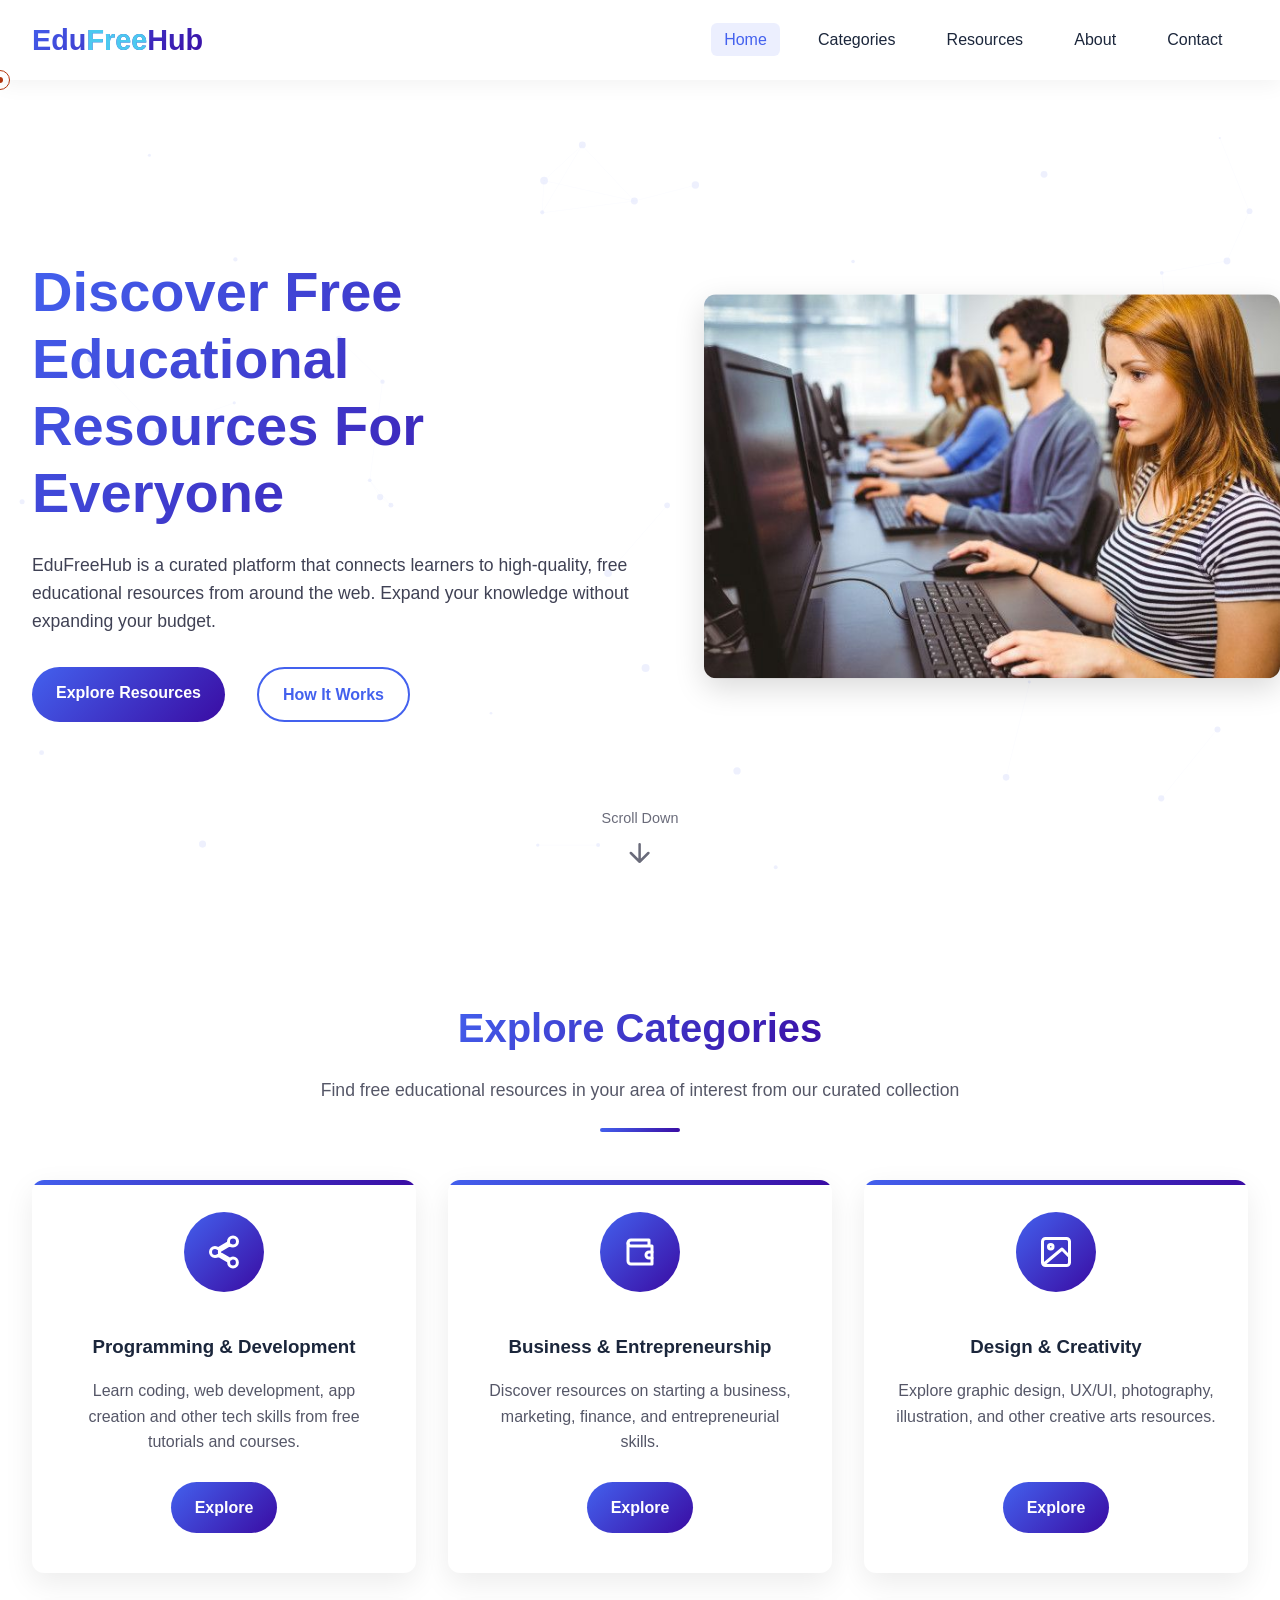
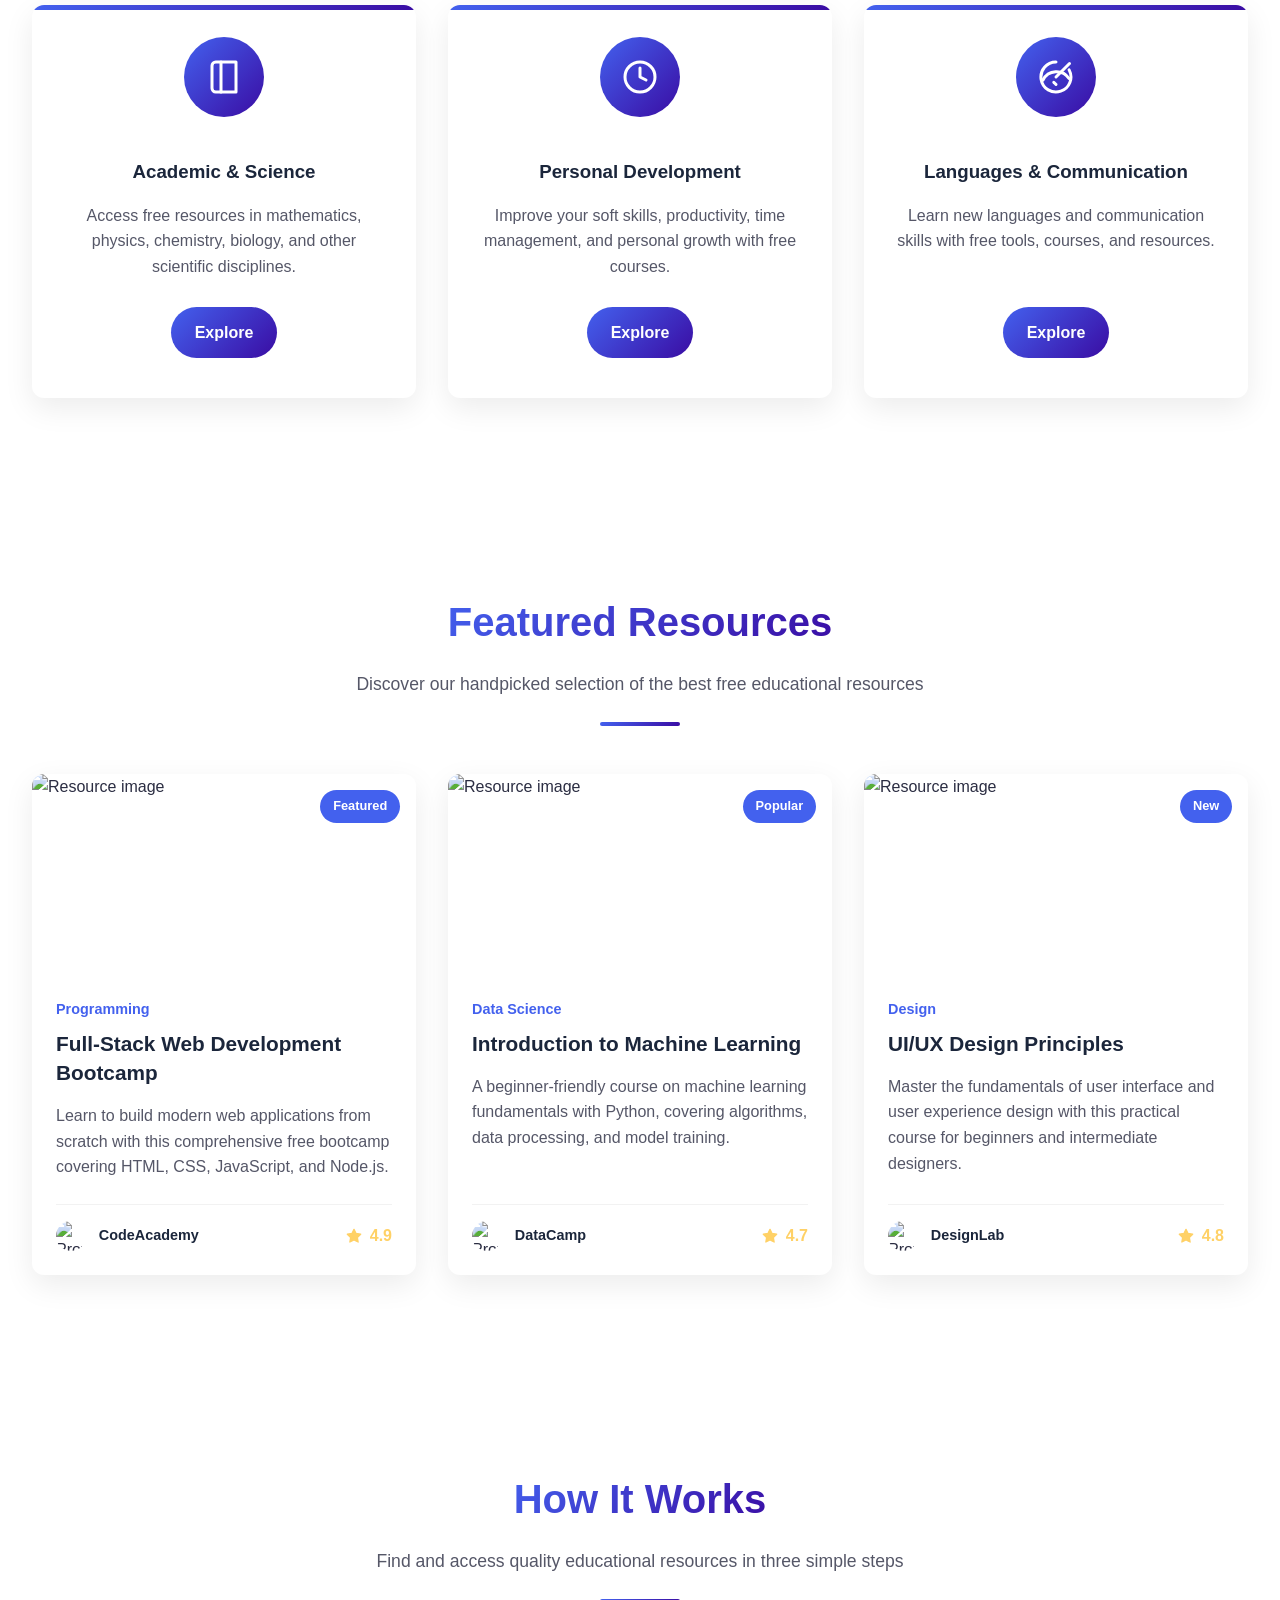
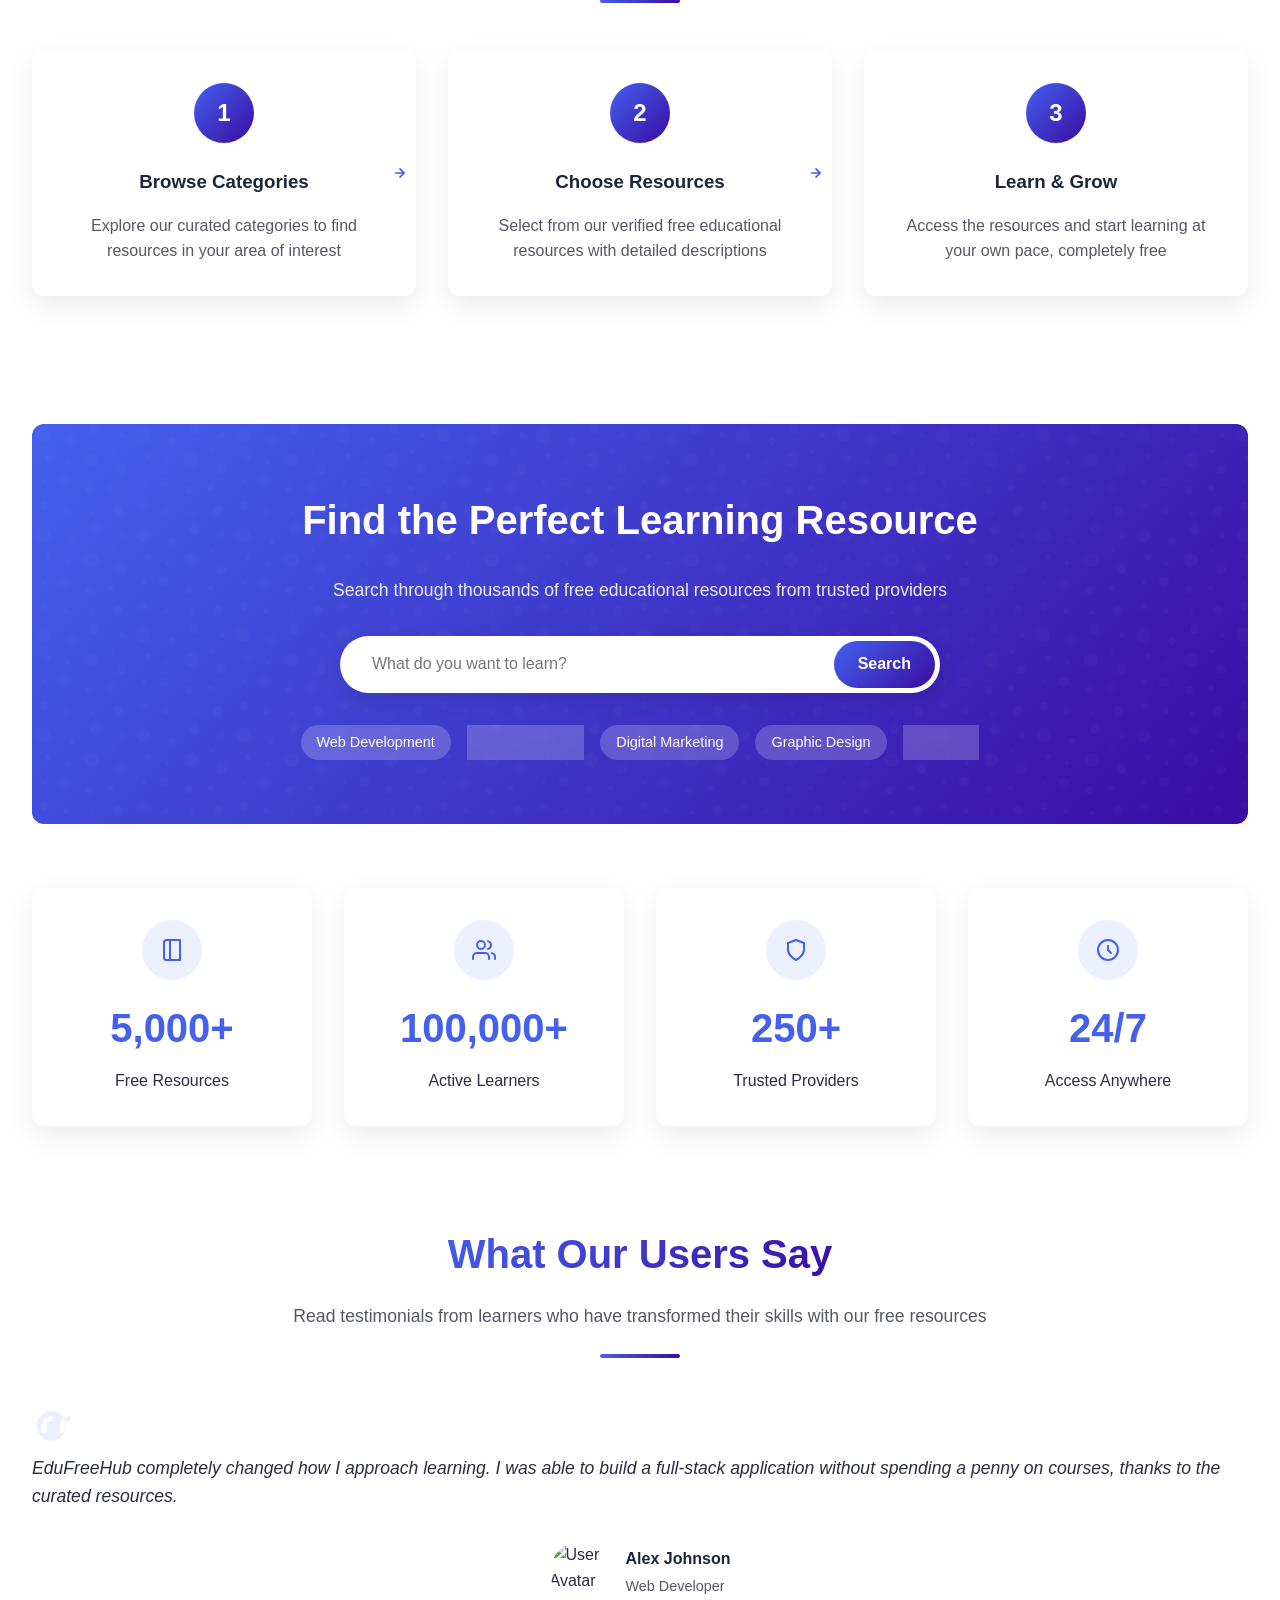
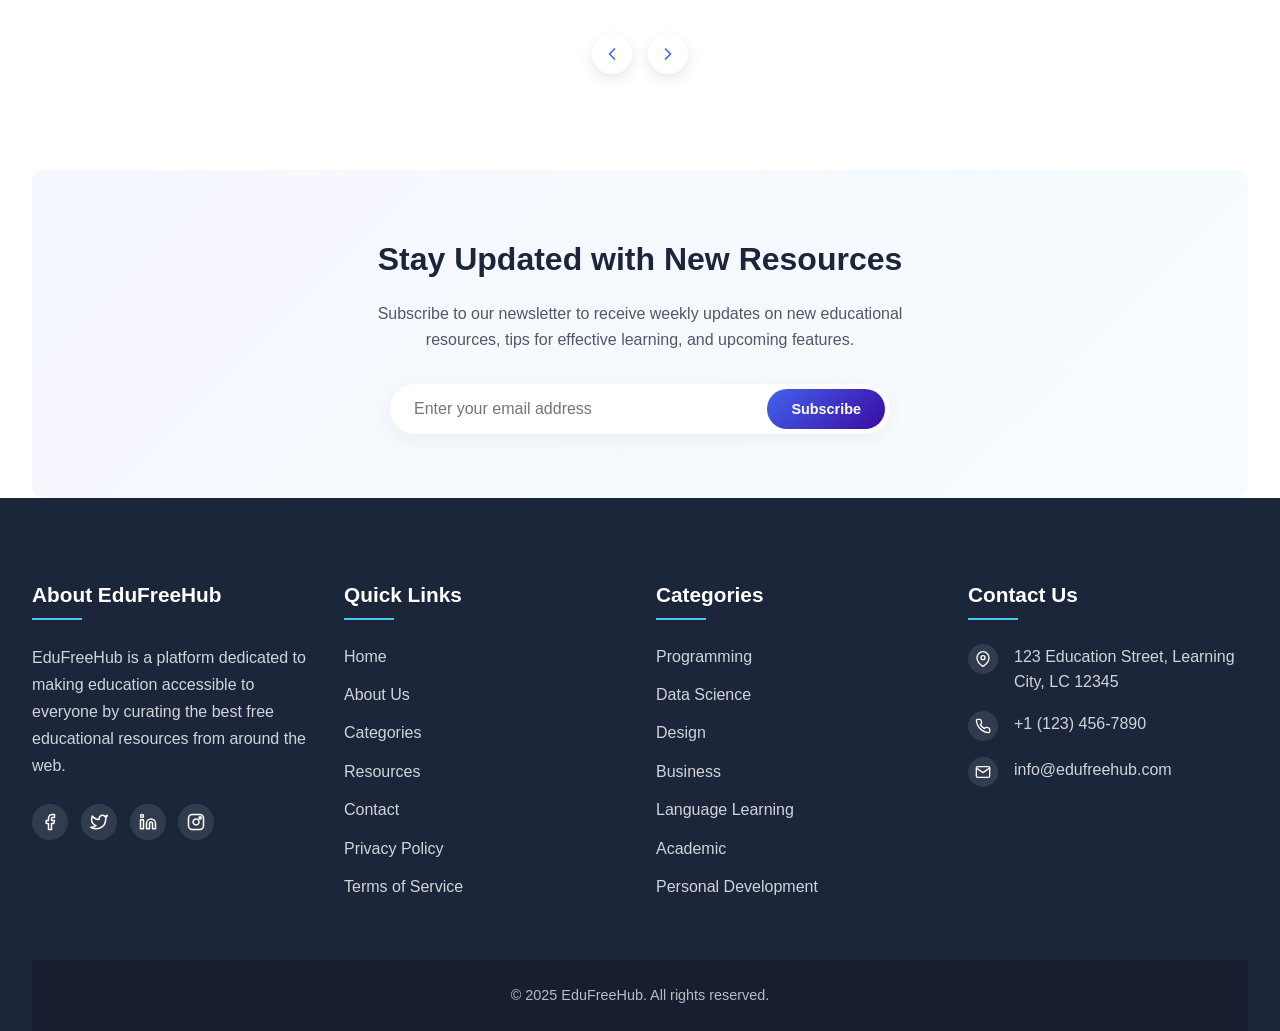
==== home.html @ b77593cb "Set login page as default" ====
<!DOCTYPE html>
<html lang="en">
<head>
    <meta charset="UTF-8">
    <meta name="viewport" content="width=device-width, initial-scale=1.0">
    <title>EduFreeHub - Free Educational Resources</title>
    <script src="https://cdnjs.cloudflare.com/ajax/libs/jquery/3.6.4/jquery.min.js"></script>
    <script src="https://cdnjs.cloudflare.com/ajax/libs/gsap/3.11.4/gsap.min.js"></script>
    <script src="https://cdnjs.cloudflare.com/ajax/libs/gsap/3.11.4/ScrollTrigger.min.js"></script>
    <script src="https://cdnjs.cloudflare.com/ajax/libs/three.js/0.150.1/three.min.js"></script>
    <script src="https://cdnjs.cloudflare.com/ajax/libs/particlesjs/2.2.3/particles.min.js"></script>
    <link rel="stylesheet" href="styles.css">
</head>

<body>
    <div class="cursor"></div>
    <div class="cursor-dot"></div>

    <div id="canvas-container"></div>
    
    <header>
        <div class="header-container container">
            <a href="#" class="logo">Edu<span>Free</span>Hub</a>
            <nav>
                <ul class="menu">
                    <li class="menu-item">
                        <a href="#" class="menu-link active">Home</a>
                    </li>
                    <li class="menu-item">
                        <a href="#" class="menu-link">Categories</a>
                        <ul class="dropdown">
                            <li class="dropdown-item"><a href="#" class="dropdown-link">Programming</a></li>
                            <li class="dropdown-item"><a href="#" class="dropdown-link">Data Science</a></li>
                            <li class="dropdown-item"><a href="#" class="dropdown-link">Design</a></li>
                            <li class="dropdown-item"><a href="#" class="dropdown-link">Business</a></li>
                            <li class="dropdown-item"><a href="#" class="dropdown-link">Language Learning</a></li>
                            <li class="dropdown-item"><a href="#" class="dropdown-link">Academic</a></li>
                        </ul>
                    </li>
                    <li class="menu-item">
                        <a href="#" class="menu-link">Resources</a>
                    </li>
                    <li class="menu-item">
                        <a href="#" class="menu-link">About</a>
                    </li>
                    <li class="menu-item">
                        <a href="#" class="menu-link">Contact</a>
                    </li>
                </ul>

            </nav>
            <button class="mobile-menu-btn">
                <svg xmlns="http://www.w3.org/2000/svg" width="24" height="24" viewBox="0 0 24 24" fill="none" stroke="currentColor" stroke-width="2" stroke-linecap="round" stroke-linejoin="round" class="feather feather-menu">
                    <line x1="3" y1="12" x2="21" y2="12"></line>
                    <line x1="3" y1="6" x2="21" y2="6"></line>
                    <line x1="3" y1="18" x2="21" y2="18"></line>
                </svg>
            </button>
        </div>
    </header>

    <main>
        <section class="hero">
            <div class="container">
                <div class="hero-content">
                    <h1 class="hero-title">Discover Free Educational Resources For Everyone</h1>
                    <p class="hero-text">EduFreeHub is a curated platform that connects learners to high-quality, free educational resources from around the web. Expand your knowledge without expanding your budget.</p>
                    <div class="hero-buttons">
                        <a href="#" class="btn">Explore Resources</a>
                        <a href="#" class="btn btn-outline">How It Works</a>
                    </div>
                </div>
                <div class="hero-image">
                    <img src="3.jpg" alt="Students learning online" style="width:100%;border-radius:12px;box-shadow:0 10px 30px rgba(0,0,0,0.15);">
                </div>
            </div>
            <div class="scroll-down">
                <span>Scroll Down</span>
                <svg xmlns="http://www.w3.org/2000/svg" width="24" height="24" viewBox="0 0 24 24" fill="none" stroke="currentColor" stroke-width="2" stroke-linecap="round" stroke-linejoin="round">
                    <path d="M12 5v14M19 12l-7 7-7-7"/>
                </svg>
            </div>
        </section>

        <section id="categories">
            <div class="container">
                <div class="section-title">
                    <h2>Explore Categories</h2>
                    <p>Find free educational resources in your area of interest from our curated collection</p>
                </div>
                <div class="categories">
                    <div class="category-card">
                        <div class="category-icon">
                            <svg xmlns="http://www.w3.org/2000/svg" width="36" height="36" viewBox="0 0 24 24" fill="none" stroke="currentColor" stroke-width="2" stroke-linecap="round" stroke-linejoin="round">
                                <path d="M18 16.08c-.76 0-1.44.3-1.96.77L8.91 12.7c.05-.23.09-.46.09-.7s-.04-.47-.09-.7l7.05-4.11c.54.5 1.25.81 2.04.81 1.66 0 3-1.34 3-3s-1.34-3-3-3-3 1.34-3 3c0 .24.04.47.09.7L8.04 9.81C7.5 9.31 6.79 9 6 9c-1.66 0-3 1.34-3 3s1.34 3 3 3c.79 0 1.5-.31 2.04-.81l7.12 4.16c-.05.21-.08.43-.08.65 0 1.61 1.31 2.92 2.92 2.92 1.61 0 2.92-1.31 2.92-2.92s-1.31-2.92-2.92-2.92z"/>
                            </svg>
                        </div>
                        <div class="category-content">
                            <h3>Programming & Development</h3>
                            <p>Learn coding, web development, app creation and other tech skills from free tutorials and courses.</p>
                            <a href="#" class="btn">Explore</a>
                        </div>
                    </div>
                    <div class="category-card">
                        <div class="category-icon">
                            <svg xmlns="http://www.w3.org/2000/svg" width="36" height="36" viewBox="0 0 24 24" fill="none" stroke="currentColor" stroke-width="2" stroke-linecap="round" stroke-linejoin="round">
                                <path d="M20 12V8H6a2 2 0 01-2-2c0-1.1.9-2 2-2h12v4"/>
                                <path d="M4 6v12c0 1.1.9 2 2 2h14v-4"/>
                                <path d="M18 12a2 2 0 000 4h2v-4h-2z"/>
                            </svg>
                        </div>
                        <div class="category-content">
                            <h3>Business & Entrepreneurship</h3>
                            <p>Discover resources on starting a business, marketing, finance, and entrepreneurial skills.</p>
                            <a href="#" class="btn">Explore</a>
                        </div>
                    </div>
                    <div class="category-card">
                        <div class="category-icon">
                            <svg xmlns="http://www.w3.org/2000/svg" width="36" height="36" viewBox="0 0 24 24" fill="none" stroke="currentColor" stroke-width="2" stroke-linecap="round" stroke-linejoin="round">
                                <rect x="3" y="3" width="18" height="18" rx="2"/>
                                <circle cx="8.5" cy="8.5" r="1.5"/>
                                <path d="M20.4 14.5L16 10 4 20"/>
                            </svg>
                        </div>
                        <div class="category-content">
                            <h3>Design & Creativity</h3>
                            <p>Explore graphic design, UX/UI, photography, illustration, and other creative arts resources.</p>
                            <a href="#" class="btn">Explore</a>
                        </div>
                    </div>
                    <div class="category-card">
                        <div class="category-icon">
                            <svg xmlns="http://www.w3.org/2000/svg" width="36" height="36" viewBox="0 0 24 24" fill="none" stroke="currentColor" stroke-width="2" stroke-linecap="round" stroke-linejoin="round">
                                <path d="M4 19.5v-15A2.5 2.5 0 016.5 2H20v20H6.5a2.5 2.5 0 01-2.5-2.5z"/>
                                <path d="M10 2v20"/>
                            </svg>
                        </div>
                        <div class="category-content">
                            <h3>Academic & Science</h3>
                            <p>Access free resources in mathematics, physics, chemistry, biology, and other scientific disciplines.</p>
                            <a href="#" class="btn">Explore</a>
                        </div>
                    </div>
                    <div class="category-card">
                        <div class="category-icon">
                            <svg xmlns="http://www.w3.org/2000/svg" width="36" height="36" viewBox="0 0 24 24" fill="none" stroke="currentColor" stroke-width="2" stroke-linecap="round" stroke-linejoin="round">
                                <circle cx="12" cy="12" r="10"/>
                                <path d="M12 6v6l4 2"/>
                            </svg>
                        </div>
                        <div class="category-content">
                            <h3>Personal Development</h3>
                            <p>Improve your soft skills, productivity, time management, and personal growth with free courses.</p>
                            <a href="#" class="btn">Explore</a>
                        </div>
                    </div>
                    <div class="category-card">
                        <div class="category-icon">
                            <svg xmlns="http://www.w3.org/2000/svg" width="36" height="36" viewBox="0 0 24 24" fill="none" stroke="currentColor" stroke-width="2" stroke-linecap="round" stroke-linejoin="round">
                                <path d="M12 2a10 10 0 108.75 5.25"/>
                                <path d="M21 3l-9 9"/>
                                <path d="M12 17l-1.5-1.5"/>
                                <path d="M3.34 14a10 10 0 0117.32-1"/>
                            </svg>
                        </div>
                        <div class="category-content">
                            <h3>Languages & Communication</h3>
                            <p>Learn new languages and communication skills with free tools, courses, and resources.</p>
                            <a href="#" class="btn">Explore</a>
                        </div>
                    </div>
                </div>
            </div>
        </section>

        <section id="featured-resources" class="featured-resources">
            <div class="container">
                <div class="section-title">
                    <h2>Featured Resources</h2>
                    <p>Discover our handpicked selection of the best free educational resources</p>
                </div>
                <div class="resources-grid">
                    <div class="resource-card">
                        <div class="resource-image">
                            <img src="/api/placeholder/400/250" alt="Resource image">
                            <div class="resource-tag">Featured</div>
                        </div>
                        <div class="resource-content">
                            <div class="resource-category">Programming</div>
                            <h3 class="resource-title">Full-Stack Web Development Bootcamp</h3>
                            <p class="resource-description">Learn to build modern web applications from scratch with this comprehensive free bootcamp covering HTML, CSS, JavaScript, and Node.js.</p>
                            <div class="resource-meta">
                                <div class="resource-provider">
                                    <img src="/api/placeholder/60/60" alt="Provider logo">
                                    <span>CodeAcademy</span>
                                </div>
                                <div class="resource-rating">
                                    <svg xmlns="http://www.w3.org/2000/svg" width="16" height="16" viewBox="0 0 24 24" fill="#ffd166" stroke="#ffd166" stroke-width="2" stroke-linecap="round" stroke-linejoin="round">
                                        <polygon points="12 2 15.09 8.26 22 9.27 17 14.14 18.18 21.02 12 17.77 5.82 21.02 7 14.14 2 9.27 8.91 8.26 12 2"/>
                                    </svg>
                                    4.9
                                </div>
                            </div>
                        </div>
                    </div>
                    <div class="resource-card">
                        <div class="resource-image">
                            <img src="/api/placeholder/400/250" alt="Resource image">
                            <div class="resource-tag">Popular</div>
                        </div>
                        <div class="resource-content">
                            <div class="resource-category">Data Science</div>
                            <h3 class="resource-title">Introduction to Machine Learning</h3>
                            <p class="resource-description">A beginner-friendly course on machine learning fundamentals with Python, covering algorithms, data processing, and model training.</p>
                            <div class="resource-meta">
                                <div class="resource-provider">
                                    <img src="/api/placeholder/60/60" alt="Provider logo">
                                    <span>DataCamp</span>
                                </div>
                                <div class="resource-rating">
                                    <svg xmlns="http://www.w3.org/2000/svg" width="16" height="16" viewBox="0 0 24 24" fill="#ffd166" stroke="#ffd166" stroke-width="2" stroke-linecap="round" stroke-linejoin="round">
                                        <polygon points="12 2 15.09 8.26 22 9.27 17 14.14 18.18 21.02 12 17.77 5.82 21.02 7 14.14 2 9.27 8.91 8.26 12 2"/>
                                    </svg>
                                    4.7
                                </div>
                            </div>
                        </div>
                    </div>
                    <div class="resource-card">
                        <div class="resource-image">
                            <img src="/api/placeholder/400/250" alt="Resource image">
                            <div class="resource-tag">New</div>
                        </div>
                        <div class="resource-content">
                            <div class="resource-category">Design</div>
                            <h3 class="resource-title">UI/UX Design Principles</h3>
                            <p class="resource-description">Master the fundamentals of user interface and user experience design with this practical course for beginners and intermediate designers.</p>
                            <div class="resource-meta">
                                <div class="resource-provider">
                                    <img src="/api/placeholder/60/60" alt="Provider logo">
                                    <span>DesignLab</span>
                                </div>
                                <div class="resource-rating">
                                    <svg xmlns="http://www.w3.org/2000/svg" width="16" height="16" viewBox="0 0 24 24" fill="#ffd166" stroke="#ffd166" stroke-width="2" stroke-linecap="round" stroke-linejoin="round">
                                        <polygon points="12 2 15.09 8.26 22 9.27 17 14.14 18.18 21.02 12 17.77 5.82 21.02 7 14.14 2 9.27 8.91 8.26 12 2"/>
                                    </svg>
                                    4.8
                                </div>
                            </div>
                        </div>
                    </div>
                </div>
            </div>
        </section>

        <section id="how-it-works" class="how-it-works">
            <div class="container">
                <div class="section-title">
                    <h2>How It Works</h2>
                    <p>Find and access quality educational resources in three simple steps</p>
                </div>
                <div class="steps">
                    <div class="step">
                        <div class="step-number">1</div>
                        <h3>Browse Categories</h3>
                        <p>Explore our curated categories to find resources in your area of interest</p>
                    </div>
                    <div class="step">
                        <div class="step-number">2</div>
                        <h3>Choose Resources</h3>
                        <p>Select from our verified free educational resources with detailed descriptions</p>
                    </div>
                    <div class="step">
                        <div class="step-number">3</div>
                        <h3>Learn & Grow</h3>
                        <p>Access the resources and start learning at your own pace, completely free</p>
                    </div>
                </div>
            </div>
        </section>

        <section id="cta" class="container">
            <div class="cta-section">
                <div class="cta-content">
                    <h2>Find the Perfect Learning Resource</h2>
                    <p>Search through thousands of free educational resources from trusted providers</p>
                    <div class="search-container">
                        <input type="text" class="search-input" placeholder="What do you want to learn?">
                        <button class="search-btn">Search</button>
                    </div>
                    <div class="trending">
                        <span class="trending-tag">Web Development</span>
                        <span class="trending-tag">Data Science</span>
                        <span class="trending-tag">Digital Marketing</span>
                        <span class="trending-tag">Graphic Design</span>
                        <span class="trending-tag">Python</span>
                    </div>
                </div>
            </div>
            <div class="counters">
                <div class="counter">
                    <div class="counter-icon">
                        <svg xmlns="http://www.w3.org/2000/svg" width="24" height="24" viewBox="0 0 24 24" fill="none" stroke="currentColor" stroke-width="2" stroke-linecap="round" stroke-linejoin="round">
                            <path d="M4 19.5v-15A2.5 2.5 0 016.5 2H20v20H6.5a2.5 2.5 0 01-2.5-2.5z"/>
                            <path d="M10 2v20"/>
                        </svg>
                    </div>
                    <div class="counter-number">5,000+</div>
                    <div class="counter-text">Free Resources</div>
                </div>
                <div class="counter">
                    <div class="counter-icon">
                        <svg xmlns="http://www.w3.org/2000/svg" width="24" height="24" viewBox="0 0 24 24" fill="none" stroke="currentColor" stroke-width="2" stroke-linecap="round" stroke-linejoin="round">
                            <path d="M17 21v-2a4 4 0 00-4-4H5a4 4 0 00-4 4v2"/>
                            <circle cx="9" cy="7" r="4"/>
                            <path d="M23 21v-2a4 4 0 00-3-3.87"/>
                            <path d="M16 3.13a4 4 0 010 7.75"/>
                        </svg>
                    </div>
                    <div class="counter-number">100,000+</div>
                    <div class="counter-text">Active Learners</div>
                </div>
                <div class="counter">
                    <div class="counter-icon">
                        <svg xmlns="http://www.w3.org/2000/svg" width="24" height="24" viewBox="0 0 24 24" fill="none" stroke="currentColor" stroke-width="2" stroke-linecap="round" stroke-linejoin="round">
                            <path d="M12 22s8-4 8-10V5l-8-3-8 3v7c0 6 8 10 8 10z"/>
                        </svg>
                    </div>
                    <div class="counter-number">250+</div>
                    <div class="counter-text">Trusted Providers</div>
                </div>
                <div class="counter">
                    <div class="counter-icon">
                        <svg xmlns="http://www.w3.org/2000/svg" width="24" height="24" viewBox="0 0 24 24" fill="none" stroke="currentColor" stroke-width="2" stroke-linecap="round" stroke-linejoin="round">
                            <circle cx="12" cy="12" r="10"/>
                            <path d="M12 8v4l3 3"/>
                        </svg>
                    </div>
                    <div class="counter-number">24/7</div>
                    <div class="counter-text">Access Anywhere</div>
                </div>
            </div>
        </section>

        <section id="testimonials" class="testimonials">
            <div class="container">
                <div class="section-title">
                    <h2>What Our Users Say</h2>
                    <p>Read testimonials from learners who have transformed their skills with our free resources</p>
                </div>
                <div class="testimonial-slider">
                    <div class="testimonial-slide">
                        <div class="testimonial-card">
                            <div class="testimonial-quote">
                                <svg xmlns="http://www.w3.org/2000/svg" width="40" height="40" viewBox="0 0 24 24" fill="rgba(67, 97, 238, 0.1)" stroke="none">
                                    <path d="M11.94 3a8.94 8.94 0 00-8.93 8.94c0 4.91 3.99 8.9 8.93 8.9a8.94 8.94 0 000-17.84zm-6.4 9.79c0-3.67 2.99-6.65 6.66-6.65v3.33H8.82v6.65H5.54v-3.33zm11.02 0c0-3.67 2.99-6.65 6.66-6.65v3.33h-3.33v6.65h-3.33v-3.33z"/>
                                </svg>
                            </div>
                            <p class="testimonial-text">
                                EduFreeHub completely changed how I approach learning. I was able to build a full-stack application without spending a penny on courses, thanks to the curated resources.
                            </p>
                            <div class="testimonial-author">
                                <div class="testimonial-avatar">
                                    <img src="/api/placeholder/60/60" alt="User Avatar">
                                </div>
                                <div class="testimonial-info">
                                    <div class="testimonial-name">Alex Johnson</div>
                                    <div class="testimonial-role">Web Developer</div>
                                </div>
                            </div>
                        </div>
                    </div>
                </div>
                <div class="testimonial-controls">
                    <div class="testimonial-control prev">
                        <svg xmlns="http://www.w3.org/2000/svg" width="20" height="20" viewBox="0 0 24 24" fill="none" stroke="currentColor" stroke-width="2" stroke-linecap="round" stroke-linejoin="round">
                            <path d="M15 18l-6-6 6-6"/>
                        </svg>
                    </div>
                    <div class="testimonial-control next">
                        <svg xmlns="http://www.w3.org/2000/svg" width="20" height="20" viewBox="0 0 24 24" fill="none" stroke="currentColor" stroke-width="2" stroke-linecap="round" stroke-linejoin="round">
                            <path d="M9 18l6-6-6-6"/>
                        </svg>
                    </div>
                </div>
            </div>
        </section>

        <section id="newsletter" class="container">
            <div class="newsletter">
                <h2 class="newsletter-title">Stay Updated with New Resources</h2>
                <p class="newsletter-text">
                    Subscribe to our newsletter to receive weekly updates on new educational resources, tips for effective learning, and upcoming features.
                </p>
                <form class="newsletter-form">
                    <input type="email" class="newsletter-input" placeholder="Enter your email address" required>
                    <button type="submit" class="newsletter-btn">Subscribe</button>
                </form>
            </div>
        </section>
    </main>

    <footer>
        <div class="container">
            <div class="footer-top">
                <div class="footer-widget footer-about">
                    <h3>About EduFreeHub</h3>
                    <p>
                        EduFreeHub is a platform dedicated to making education accessible to everyone by curating the best free educational resources from around the web.
                    </p>
                    <div class="social-links">
                        <a href="#" class="social-link">
                            <svg xmlns="http://www.w3.org/2000/svg" width="18" height="18" viewBox="0 0 24 24" fill="none" stroke="currentColor" stroke-width="2" stroke-linecap="round" stroke-linejoin="round">
                                <path d="M18 2h-3a5 5 0 00-5 5v3H7v4h3v8h4v-8h3l1-4h-4V7a1 1 0 011-1h3z"/>
                            </svg>
                        </a>
                        <a href="#" class="social-link">
                            <svg xmlns="http://www.w3.org/2000/svg" width="18" height="18" viewBox="0 0 24 24" fill="none" stroke="currentColor" stroke-width="2" stroke-linecap="round" stroke-linejoin="round">
                                <path d="M23 3a10.9 10.9 0 01-3.14 1.53 4.48 4.48 0 00-7.86 3v1A10.66 10.66 0 013 4s-4 9 5 13a11.64 11.64 0 01-7 2c9 5 20 0 20-11.5a4.5 4.5 0 00-.08-.83A7.72 7.72 0 0023 3z"/>
                            </svg>
                        </a>
                        <a href="#" class="social-link">
                            <svg xmlns="http://www.w3.org/2000/svg" width="18" height="18" viewBox="0 0 24 24" fill="none" stroke="currentColor" stroke-width="2" stroke-linecap="round" stroke-linejoin="round">
                                <path d="M16 8a6 6 0 016 6v7h-4v-7a2 2 0 00-2-2 2 2 0 00-2 2v7h-4v-7a6 6 0 016-6z"/>
                                <rect x="2" y="9" width="4" height="12"/>
                                <circle cx="4" cy="4" r="2"/>
                            </svg>
                        </a>
                        <a href="#" class="social-link">
                            <svg xmlns="http://www.w3.org/2000/svg" width="18" height="18" viewBox="0 0 24 24" fill="none" stroke="currentColor" stroke-width="2" stroke-linecap="round" stroke-linejoin="round">
                                <rect x="2" y="2" width="20" height="20" rx="5" ry="5"/>
                                <path d="M16 11.37A4 4 0 1112.63 8 4 4 0 0116 11.37z"/>
                                <circle cx="17.5" cy="6.5" r="1.5"/>
                            </svg>
                        </a>
                    </div>
                </div>
                <div class="footer-widget footer-links">
                    <h3>Quick Links</h3>
                    <ul>
                        <li><a href="#">Home</a></li>
                        <li><a href="#">About Us</a></li>
                        <li><a href="#">Categories</a></li>
                        <li><a href="#">Resources</a></li>
                        <li><a href="#">Contact</a></li>
                        <li><a href="#">Privacy Policy</a></li>
                        <li><a href="#">Terms of Service</a></li>
                    </ul>
                </div>
                <div class="footer-widget footer-links">
                    <h3>Categories</h3>
                    <ul>
                        <li><a href="#">Programming</a></li>
                        <li><a href="#">Data Science</a></li>
                        <li><a href="#">Design</a></li>
                        <li><a href="#">Business</a></li>
                        <li><a href="#">Language Learning</a></li>
                        <li><a href="#">Academic</a></li>
                        <li><a href="#">Personal Development</a></li>
                    </ul>
                </div>
                <div class="footer-widget footer-contact">
                    <h3>Contact Us</h3>
                    <div class="footer-contact-item">
                        <div class="footer-contact-icon">
                            <svg xmlns="http://www.w3.org/2000/svg" width="16" height="16" viewBox="0 0 24 24" fill="none" stroke="currentColor" stroke-width="2" stroke-linecap="round" stroke-linejoin="round">
                                <path d="M21 10c0 7-9 13-9 13s-9-6-9-13a9 9 0 0118 0z"/>
                                <circle cx="12" cy="10" r="3"/>
                            </svg>
                        </div>
                        <div class="footer-contact-text">
                            123 Education Street, Learning City, LC 12345
                        </div>
                    </div>
                    <div class="footer-contact-item">
                        <div class="footer-contact-icon">
                            <svg xmlns="http://www.w3.org/2000/svg" width="16" height="16" viewBox="0 0 24 24" fill="none" stroke="currentColor" stroke-width="2" stroke-linecap="round" stroke-linejoin="round">
                                <path d="M22 16.92v3a2 2 0 01-2.18 2 19.79 19.79 0 01-8.63-3.07 19.5 19.5 0 01-6-6 19.79 19.79 0 01-3.07-8.67A2 2 0 014.11 2h3a2 2 0 012 1.72 12.84 12.84 0 00.7 2.81 2 2 0 01-.45 2.11L8.09 9.91a16 16 0 006 6l1.27-1.27a2 2 0 012.11-.45 12.84 12.84 0 002.81.7A2 2 0 0122 16.92z"/>
                            </svg>
                        </div>
                        <div class="footer-contact-text">
                            +1 (123) 456-7890
                        </div>
                    </div>
                    <div class="footer-contact-item">
                        <div class="footer-contact-icon">
                            <svg xmlns="http://www.w3.org/2000/svg" width="16" height="16" viewBox="0 0 24 24" fill="none" stroke="currentColor" stroke-width="2" stroke-linecap="round" stroke-linejoin="round">
                                <path d="M4 4h16c1.1 0 2 .9 2 2v12c0 1.1-.9 2-2 2H4c-1.1 0-2-.9-2-2V6c0-1.1.9-2 2-2z"/>
                                <polyline points="22,6 12,13 2,6"/>
                            </svg>
                        </div>
                        <div class="footer-contact-text">
                            info@edufreehub.com
                        </div>
                    </div>
                </div>
            </div>
            <div class="footer-bottom">
                <p>© 2025 EduFreeHub. All rights reserved.</p>
            </div>
        </div>
    </footer>

    <div class="back-to-top">
        <svg xmlns="http://www.w3.org/2000/svg" width="24" height="24" viewBox="0 0 24 24" fill="none" stroke="currentColor" stroke-width="2" stroke-linecap="round" stroke-linejoin="round">
            <path d="M12 19V5M5 12l7-7 7 7"/>
        </svg>
    </div>

    <script src="scripts.js"></script>
</body>
</html>
---- styles.css ----
:root {
            --primary: #4361ee;
            --secondary: #3a0ca3;
            --accent: #4cc9f0;
            --success: #06d6a0;
            --warning: #ffd166;
            --danger: #ef476f;
            --dark: #1b263b;
            --light: #f8f9fa;
            --text: #2b2d42;
            --bg: #ffffff;
            --card-bg: #ffffff;
            --border-radius: 12px;
            --box-shadow: 0 10px 30px rgba(0, 0, 0, 0.08);
            --transition: all 0.4s cubic-bezier(0.165, 0.84, 0.44, 1);
            --header-height: 80px;
            --gradient: linear-gradient(135deg, var(--primary), var(--secondary));
        }

        * {
            margin: 0;
            padding: 0;
            box-sizing: border-box;
            font-family: 'Poppins', -apple-system, BlinkMacSystemFont, 'Segoe UI', Roboto, Oxygen, Ubuntu, Cantarell, 'Open Sans', 'Helvetica Neue', sans-serif;
        }

        @font-face {
            font-family: 'Poppins';
            src: url('https://cdnjs.cloudflare.com/ajax/libs/poppins-font/1.0.1/poppins-regular.ttf') format('truetype');
            font-weight: normal;
            font-style: normal;
        }

        @font-face {
            font-family: 'Poppins';
            src: url('https://cdnjs.cloudflare.com/ajax/libs/poppins-font/1.0.1/poppins-bold.ttf') format('truetype');
            font-weight: bold;
            font-style: normal;
        }

        body {
            background-color: var(--bg);
            color: var(--text);
            overflow-x: hidden;
            line-height: 1.6;
        }

        .cursor {
            width: 20px;
            height: 20px;
            border: 1px solid var(--accent);
            border-radius: 50%;
            position: fixed;
            pointer-events: none;
            transform: translate(-50%, -50%);
            z-index: 9999;
            mix-blend-mode: difference;
            transition: transform 0.2s ease;
        }

        .cursor-dot {
            width: 6px;
            height: 6px;
            background-color: var(--accent);
            border-radius: 50%;
            position: fixed;
            pointer-events: none;
            transform: translate(-50%, -50%);
            z-index: 9999;
            mix-blend-mode: difference;
        }

        a, button, .clickable {
            cursor: none;
        }

        a:hover ~ .cursor, button:hover ~ .cursor, .clickable:hover ~ .cursor {
            transform: translate(-50%, -50%) scale(1.5);
        }

        header {
            position: fixed;
            top: 0;
            left: 0;
            width: 100%;
            height: var(--header-height);
            background: rgba(255, 255, 255, 0.95);
            backdrop-filter: blur(10px);
            z-index: 100;
            transition: var(--transition);
            box-shadow: 0 5px 20px rgba(0, 0, 0, 0.05);
        }

        header.scrolled {
            height: 60px;
            box-shadow: 0 5px 20px rgba(0, 0, 0, 0.1);
        }

        .container {
            max-width: 1400px;
            margin: 0 auto;
            padding: 0 2rem;
            position: relative;
        }

        .header-container {
            display: flex;
            justify-content: space-between;
            align-items: center;
            height: 100%;
        }

        .logo {
            font-size: 1.8rem;
            font-weight: bold;
            display: flex;
            align-items: center;
            background: var(--gradient);
            -webkit-background-clip: text;
            background-clip: text;
            color: transparent;
            position: relative;
        }

        .logo::after {
            content: '';
            position: absolute;
            bottom: -5px;
            left: 0;
            width: 0;
            height: 3px;
            background: var(--gradient);
            transition: width 0.3s ease;
        }

        .logo:hover::after {
            width: 100%;
        }

        .logo span {
            color: var(--accent);
        }

        nav {
            display: flex;
            align-items: center;
        }

        .menu {
            display: flex;
            list-style: none;
        }

        .menu-item {
            position: relative;
            margin: 0 0.8rem;
        }

        .menu-link {
            color: var(--dark);
            text-decoration: none;
            font-weight: 500;
            padding: 0.5rem 0.8rem;
            border-radius: 6px;
            transition: var(--transition);
        }

        .menu-link:hover {
            color: var(--primary);
            background: rgba(67, 97, 238, 0.05);
        }

        .menu-link.active {
            color: var(--primary);
            background: rgba(67, 97, 238, 0.1);
        }

        .dropdown {
            position: absolute;
            top: 100%;
            left: 0;
            min-width: 230px;
            background: white;
            box-shadow: var(--box-shadow);
            border-radius: var(--border-radius);
            padding: 1rem 0;
            opacity: 0;
            visibility: hidden;
            transform: translateY(20px);
            transition: var(--transition);
            z-index: 10;
        }

        .menu-item:hover .dropdown {
            opacity: 1;
            visibility: visible;
            transform: translateY(10px);
        }

        .dropdown-item {
            list-style: none;
        }

        .dropdown-link {
            display: block;
            color: var(--text);
            text-decoration: none;
            padding: 0.5rem 1.5rem;
            transition: var(--transition);
        }

        .dropdown-link:hover {
            color: var(--primary);
            background: rgba(67, 97, 238, 0.05);
        }

        .btn {
            display: inline-block;
            padding: 0.8rem 1.5rem;
            background: var(--gradient);
            color: white;
            text-decoration: none;
            border-radius: 30px;
            font-weight: 600;
            transition: var(--transition);
            border: none;
            cursor: pointer;
            position: relative;
            overflow: hidden;
            z-index: 1;
        }

        .btn::before {
            content: '';
            position: absolute;
            top: 0;
            left: 0;
            width: 100%;
            height: 100%;
            background: linear-gradient(135deg, var(--secondary), var(--primary));
            z-index: -1;
            opacity: 0;
            transition: var(--transition);
        }

        .btn:hover {
            transform: translateY(-3px);
            box-shadow: 0 10px 20px rgba(67, 97, 238, 0.3);
        }

        .btn:hover::before {
            opacity: 1;
        }

        .btn-outline {
            background: transparent;
            color: var(--primary);
            border: 2px solid var(--primary);
            margin-left: 1rem;
        }

        .btn-outline:hover {
            color: white;
            background: var(--gradient);
            border-color: transparent;
        }

        .mobile-menu-btn {
            display: none;
            background: none;
            border: none;
            font-size: 1.5rem;
            color: var(--dark);
            cursor: pointer;
            z-index: 150;
        }

        #canvas-container {
            position: fixed;
            top: 0;
            left: 0;
            width: 100%;
            height: 100vh;
            z-index: -1;
            opacity: 0.3;
        }

        main {
            margin-top: var(--header-height);
            min-height: calc(100vh - var(--header-height));
            position: relative;
        }

        .hero {
            height: calc(100vh - var(--header-height));
            display: flex;
            align-items: center;
            position: relative;
            overflow: hidden;
        }

        .hero-content {
            width: 50%;
            animation: fadeInLeft 1s ease;
        }

        .hero-title {
            font-size: 3.5rem;
            line-height: 1.2;
            margin-bottom: 1.5rem;
            background: var(--gradient);
            -webkit-background-clip: text;
            background-clip: text;
            color: transparent;
        }

        .hero-text {
            font-size: 1.1rem;
            margin-bottom: 2rem;
            color: var(--text);
            opacity: 0.9;
        }

        .hero-buttons {
            display: flex;
            gap: 1rem;
        }

        .hero-image {
            position: absolute;
            right: 0;
            top: 50%;
            transform: translateY(-50%);
            width: 45%;
            animation: floatImage 4s ease-in-out infinite;
        }

        .hero-image img {
            width: 100%;
            height: auto;
            object-fit: contain;
        }

        .scroll-down {
            position: absolute;
            bottom: 2rem;
            left: 50%;
            transform: translateX(-50%);
            display: flex;
            flex-direction: column;
            align-items: center;
            color: var(--text);
            font-size: 0.9rem;
            opacity: 0.7;
            transition: var(--transition);
            cursor: pointer;
        }

        .scroll-down:hover {
            opacity: 1;
            transform: translate(-50%, -5px);
        }

        .scroll-down svg {
            width: 30px;
            height: 30px;
            margin-top: 0.5rem;
            animation: bounceArrow 2s infinite;
        }

        @keyframes bounceArrow {
            0%, 20%, 50%, 80%, 100% {
                transform: translateY(0);
            }
            40% {
                transform: translateY(-10px);
            }
            60% {
                transform: translateY(-5px);
            }
        }

        @keyframes fadeInLeft {
            from {
                opacity: 0;
                transform: translateX(-50px);
            }
            to {
                opacity: 1;
                transform: translateX(0);
            }
        }

        @keyframes fadeInRight {
            from {
                opacity: 0;
                transform: translateX(50px);
            }
            to {
                opacity: 1;
                transform: translateX(0);
            }
        }

        @keyframes fadeInUp {
            from {
                opacity: 0;
                transform: translateY(30px);
            }
            to {
                opacity: 1;
                transform: translateY(0);
            }
        }

        @keyframes floatImage {
            0%, 100% {
                transform: translateY(calc(-50% + 0px));
            }
            50% {
                transform: translateY(calc(-50% - 15px));
            }
        }

        section {
            padding: 6rem 0;
            position: relative;
        }

        .section-title {
            text-align: center;
            margin-bottom: 3rem;
            position: relative;
        }

        .section-title h2 {
            font-size: 2.5rem;
            margin-bottom: 1rem;
            background: var(--gradient);
            -webkit-background-clip: text;
            background-clip: text;
            color: transparent;
            display: inline-block;
        }

        .section-title p {
            font-size: 1.1rem;
            max-width: 700px;
            margin: 0 auto;
            color: var(--text);
            opacity: 0.8;
        }

        .section-title::after {
            content: '';
            display: block;
            width: 80px;
            height: 4px;
            background: var(--gradient);
            margin: 1.5rem auto 0;
            border-radius: 2px;
        }

        .categories {
            display: grid;
            grid-template-columns: repeat(auto-fill, minmax(300px, 1fr));
            gap: 2rem;
        }

        .category-card {
            background: var(--card-bg);
            border-radius: var(--border-radius);
            overflow: hidden;
            box-shadow: var(--box-shadow);
            transition: var(--transition);
            position: relative;
        }

        .category-card:hover {
            transform: translateY(-10px);
            box-shadow: 0 20px 40px rgba(0, 0, 0, 0.1);
        }

        .category-card::before {
            content: '';
            position: absolute;
            top: 0;
            left: 0;
            width: 100%;
            height: 5px;
            background: var(--gradient);
            transition: var(--transition);
        }

        .category-card:hover::before {
            height: 10px;
        }

        .category-icon {
            width: 80px;
            height: 80px;
            background: var(--gradient);
            border-radius: 50%;
            display: flex;
            align-items: center;
            justify-content: center;
            margin: 2rem auto 1rem;
            font-size: 2.5rem;
            color: white;
        }

        .category-content {
            padding: 1.5rem 2rem 2rem;
            text-align: center;
        }

        .category-content h3 {
            margin-bottom: 1rem;
            color: var(--dark);
        }

        .category-content p {
            color: var(--text);
            opacity: 0.8;
            margin-bottom: 1.5rem;
            min-height: 80px;
        }

        .featured-resources {
            background: linear-gradient(rgba(255, 255, 255, 0.9), rgba(255, 255, 255, 0.9)), url('/api/placeholder/1920/1080');
            background-size: cover;
            background-position: center;
            background-attachment: fixed;
        }

        .resources-grid {
            display: grid;
            grid-template-columns: repeat(auto-fill, minmax(350px, 1fr));
            gap: 2rem;
        }

        .resource-card {
            background: var(--card-bg);
            border-radius: var(--border-radius);
            overflow: hidden;
            box-shadow: var(--box-shadow);
            transition: var(--transition);
            height: 100%;
            display: flex;
            flex-direction: column;
        }

        .resource-card:hover {
            transform: translateY(-5px);
            box-shadow: 0 15px 30px rgba(0, 0, 0, 0.1);
        }

        .resource-image {
            height: 200px;
            overflow: hidden;
            position: relative;
        }

        .resource-image img {
            width: 100%;
            height: 100%;
            object-fit: cover;
            transition: var(--transition);
        }

        .resource-card:hover .resource-image img {
            transform: scale(1.1);
        }

        .resource-tag {
            position: absolute;
            top: 1rem;
            right: 1rem;
            padding: 0.4rem 0.8rem;
            background: var(--primary);
            color: white;
            border-radius: 20px;
            font-size: 0.8rem;
            font-weight: bold;
        }

        .resource-content {
            padding: 1.5rem;
            flex: 1;
            display: flex;
            flex-direction: column;
        }

        .resource-category {
            font-size: 0.9rem;
            color: var(--primary);
            font-weight: 600;
            margin-bottom: 0.5rem;
        }

        .resource-title {
            font-size: 1.3rem;
            margin-bottom: 1rem;
            color: var(--dark);
            line-height: 1.4;
        }

        .resource-description {
            color: var(--text);
            opacity: 0.8;
            margin-bottom: 1.5rem;
            flex: 1;
        }

        .resource-meta {
            display: flex;
            justify-content: space-between;
            align-items: center;
            border-top: 1px solid rgba(0, 0, 0, 0.05);
            padding-top: 1rem;
        }

        .resource-provider {
            display: flex;
            align-items: center;
        }

        .resource-provider img {
            width: 30px;
            height: 30px;
            border-radius: 50%;
            object-fit: cover;
            margin-right: 0.8rem;
        }

        .resource-provider span {
            font-size: 0.9rem;
            font-weight: 600;
            color: var(--dark);
        }

        .resource-rating {
            display: flex;
            align-items: center;
            color: var(--warning);
            font-weight: 600;
        }

        .resource-rating svg {
            margin-right: 0.5rem;
        }

        .how-it-works {
            overflow: hidden;
        }

        .steps {
            display: grid;
            grid-template-columns: repeat(3, 1fr);
            gap: 2rem;
            margin-top: 3rem;
        }

        .step {
            text-align: center;
            padding: 2rem;
            border-radius: var(--border-radius);
            background: var(--card-bg);
            box-shadow: var(--box-shadow);
            transition: var(--transition);
            position: relative;
        }

        .step:hover {
            transform: translateY(-5px);
            box-shadow: 0 15px 30px rgba(0, 0, 0, 0.1);
        }

        .step::after {
            content: '';
            position: absolute;
            top: 50%;
            right: -1.5rem;
            transform: translateY(-50%);
            width: 50px;
            height: 20px;
            background-image: url("data:image/svg+xml,%3Csvg xmlns='http://www.w3.org/2000/svg' viewBox='0 0 24 24' fill='%234361ee'%3E%3Cpath d='M17.92 11.62a1 1 0 0 0-.21-.33l-5-5a1 1 0 0 0-1.42 1.42l3.3 3.29H7a1 1 0 0 0 0 2h7.59l-3.3 3.29a1 1 0 0 0 0 1.42 1 1 0 0 0 1.42 0l5-5a1 1 0 0 0 .21-.33 1 1 0 0 0 0-.76Z'/%3E%3C/svg%3E");
            background-repeat: no-repeat;
            z-index: 1;
        }

        .step:last-child::after {
            display: none;
        }

        .step-number {
            width: 60px;
            height: 60px;
            background: var(--gradient);
            color: white;
            font-size: 1.5rem;
            font-weight: bold;
            border-radius: 50%;
            display: flex;
            align-items: center;
            justify-content: center;
            margin: 0 auto 1.5rem;
        }

        .step h3 {
            margin-bottom: 1rem;
            color: var(--dark);
        }

        .step p {
            color: var(--text);
            opacity: 0.8;
        }

        .cta-section {
            background: var(--gradient);
            color: white;
            border-radius: var(--border-radius);
            padding: 4rem;
            text-align: center;
            margin: 2rem 0;
            position: relative;
            overflow: hidden;
        }

        .cta-section::before {
            content: '';
            position: absolute;
            top: 0;
            left: 0;
            width: 100%;
            height: 100%;
            background-image: url("data:image/svg+xml,%3Csvg width='100' height='100' viewBox='0 0 100 100' xmlns='http://www.w3.org/2000/svg'%3E%3Cpath d='M11 18c3.866 0 7-3.134 7-7s-3.134-7-7-7-7 3.134-7 7 3.134 7 7 7zm48 25c3.866 0 7-3.134 7-7s-3.134-7-7-7-7 3.134-7 7 3.134 7 7 7zm-43-7c1.657 0 3-1.343 3-3s-1.343-3-3-3-3 1.343-3 3 1.343 3 3 3zm63 31c1.657 0 3-1.343 3-3s-1.343-3-3-3-3 1.343-3 3 1.343 3 3 3zM34 90c1.657 0 3-1.343 3-3s-1.343-3-3-3-3 1.343-3 3 1.343 3 3 3zm56-76c1.657 0 3-1.343 3-3s-1.343-3-3-3-3 1.343-3 3 1.343 3 3 3zM12 86c2.21 0 4-1.79 4-4s-1.79-4-4-4-4 1.79-4 4 1.79 4 4 4zm28-65c2.21 0 4-1.79 4-4s-1.79-4-4-4-4 1.79-4 4 1.79 4 4 4zm23-11c2.76 0 5-2.24 5-5s-2.24-5-5-5-5 2.24-5 5 2.24 5 5 5zm-6 60c2.21 0 4-1.79 4-4s-1.79-4-4-4-4 1.79-4 4 1.79 4 4 4zm29 22c2.76 0 5-2.24 5-5s-2.24-5-5-5-5 2.24-5 5 2.24 5 5 5zM32 63c2.76 0 5-2.24 5-5s-2.24-5-5-5-5 2.24-5 5 2.24 5 5 5zm57-13c2.76 0 5-2.24 5-5s-2.24-5-5-5-5 2.24-5 5 2.24 5 5 5zm-9-21c1.105 0 2-.895 2-2s-.895-2-2-2-2 .895-2 2 .895 2 2 2zM60 91c1.105 0 2-.895 2-2s-.895-2-2-2-2 .895-2 2 .895 2 2 2zM35 41c1.105 0 2-.895 2-2s-.895-2-2-2-2 .895-2 2 .895 2 2 2zM12 60c1.105 0 2-.895 2-2s-.895-2-2-2-2 .895-2 2 .895 2 2 2z' fill='%23ffffff' fill-opacity='0.1' fill-rule='evenodd'/%3E%3C/svg%3E");
            opacity: 0.2;
        }

        .cta-content {
            position: relative;
            z-index: 1;
        }

        .cta-content h2 {
            font-size: 2.5rem;
            margin-bottom: 1.5rem;
        }

        .cta-content p {
            font-size: 1.1rem;
            max-width: 700px;
            margin: 0 auto 2rem;
            opacity: 0.9;
        }

        .search-container {
            max-width: 600px;
            margin: 2rem auto;
            position: relative;
        }

        .search-input {
            width: 100%;
            padding: 1.2rem 2rem;
            font-size: 1rem;
            border: none;
            border-radius: 50px;
            box-shadow: 0 5px 20px rgba(0, 0, 0, 0.1);
            outline: none;
            transition: var(--transition);
        }

        .search-input:focus {
            box-shadow: 0 5px 20px rgba(67, 97, 238, 0.3);
        }

        .search-btn {
            position: absolute;
            right: 5px;
            top: 5px;
            height: calc(100% - 10px);
            padding: 0 1.5rem;
            background: var(--gradient);
            color: white;
            border: none;
            border-radius: 50px;
            font-size: 1rem;
            font-weight: 600;
            cursor: pointer;
            transition: var(--transition);
        }

        .search-btn:hover {
            transform: translateX(3px);
        }

        .trending {
            display: flex;
            justify-content: center;
            gap: 1rem;
            margin-top: 1.5rem;
            flex-wrap: wrap;
        }

        .trending-tag {
            background: rgba(255, 255, 255, 0.2);
            padding: 0.4rem 1rem;
            border-radius: 20px;
            font-size: 0.9rem;
            transition: var(--transition);
            backdrop-filter: blur(5px);
        }

        .trending-tag:hover {
            background: rgba(255, 255, 255, 0.3);
            transform: translateY(-3px);
        }

        .counters {
            display: grid;
            grid-template-columns: repeat(4, 1fr);
            gap: 2rem;
            margin-top: 4rem;
        }

        .counter {
            text-align: center;
            padding: 2rem;
            background: var(--card-bg);
            border-radius: var(--border-radius);
            box-shadow: var(--box-shadow);
            transition: var(--transition);
        }

        .counter:hover {
            transform: translateY(-5px);
            box-shadow: 0 15px 30px rgba(0, 0, 0, 0.1);
        }

        .counter-icon {
            width: 60px;
            height: 60px;
            background: rgba(67, 97, 238, 0.1);
            border-radius: 50%;
            display: flex;
            align-items: center;
            justify-content: center;
            margin: 0 auto 1rem;
            color: var(--primary);
            font-size: 1.5rem;
        }

        .counter-number {
            font-size: 2.5rem;
            font-weight: bold;
            color: var(--primary);
            margin-bottom: 0.5rem;
        }

        .counter-text {
            color: var(--text);
            font-weight: 500;
        }

        .testimonials {
            overflow: hidden;
        }

        .testimonial-container {
            max-width: 800px;
            margin: 0 auto;
        }

        .testimonial {
            text-align: center;
            padding: 2rem;
            background: var(--card-bg);
            border-radius: var(--border-radius);
            box-shadow: var(--box-shadow);
            margin: 2rem 0;
            position: relative;
        }

        .testimonial::before {
            content: '"';
            position: absolute;
            top: 0;
            left: 2rem;
            font-size: 5rem;
            color: rgba(67, 97, 238, 0.1);
            font-family: 'Georgia', serif;
            line-height: 1;
        }

        .testimonial-text {
            font-size: 1.1rem;
            font-style: italic;
            margin-bottom: 2rem;
            color: var(--text);
        }

        .testimonial-author {
            display: flex;
            align-items: center;
            justify-content: center;
        }

        .testimonial-avatar {
            width: 60px;
            height: 60px;
            border-radius: 50%;
            overflow: hidden;
            margin-right: 1rem;
        }

        .testimonial-avatar img {
            width: 100%;
            height: 100%;
            object-fit: cover;
        }

        .testimonial-info {
            text-align: left;
        }

        .testimonial-name {
            font-weight: bold;
            color: var(--dark);
            margin-bottom: 0.2rem;
        }

        .testimonial-role {
            font-size: 0.9rem;
            color: var(--text);
            opacity: 0.8;
        }

        .testimonial-controls {
            display: flex;
            justify-content: center;
            gap: 1rem;
            margin-top: 2rem;
        }

        .testimonial-control {
            width: 40px;
            height: 40px;
            border-radius: 50%;
            background: white;
            display: flex;
            align-items: center;
            justify-content: center;
            color: var(--primary);
            box-shadow: 0 5px 15px rgba(0, 0, 0, 0.1);
            cursor: pointer;
            transition: var(--transition);
        }

        .testimonial-control:hover {
            transform: translateY(-3px);
            box-shadow: 0 8px 20px rgba(67, 97, 238, 0.2);
        }

        .newsletter {
            background: linear-gradient(135deg, rgba(67, 97, 238, 0.05), rgba(76, 201, 240, 0.05));
            border-radius: var(--border-radius);
            padding: 4rem;
            text-align: center;
        }

        .newsletter-title {
            font-size: 2rem;
            margin-bottom: 1rem;
            color: var(--dark);
        }

        .newsletter-text {
            max-width: 600px;
            margin: 0 auto 2rem;
            color: var(--text);
            opacity: 0.8;
        }

        .newsletter-form {
            max-width: 500px;
            margin: 0 auto;
            position: relative;
        }

        .newsletter-input {
            width: 100%;
            padding: 1rem 1.5rem;
            font-size: 1rem;
            border: none;
            border-radius: 50px;
            box-shadow: 0 5px 20px rgba(0, 0, 0, 0.05);
            outline: none;
            transition: var(--transition);
        }

        .newsletter-input:focus {
            box-shadow: 0 5px 20px rgba(67, 97, 238, 0.2);
        }

        .newsletter-btn {
            position: absolute;
            right: 5px;
            top: 5px;
            height: calc(100% - 10px);
            padding: 0 1.5rem;
            background: var(--gradient);
            color: white;
            border: none;
            border-radius: 50px;
            font-size: 0.9rem;
            font-weight: 600;
            cursor: pointer;
            transition: var(--transition);
        }

        .newsletter-btn:hover {
            transform: translateX(3px);
        }

        footer {
            background: var(--dark);
            color: white;
            padding: 5rem 0 0;
        }

        .footer-top {
            display: grid;
            grid-template-columns: repeat(auto-fit, minmax(250px, 1fr));
            gap: 2rem;
            margin-bottom: 3rem;
        }

        .footer-widget h3 {
            font-size: 1.3rem;
            margin-bottom: 1.5rem;
            position: relative;
            padding-bottom: 0.5rem;
        }

        .footer-widget h3::after {
            content: '';
            position: absolute;
            bottom: 0;
            left: 0;
            width: 50px;
            height: 2px;
            background: var(--accent);
        }

        .footer-about p {
            margin-bottom: 1.5rem;
            opacity: 0.8;
            line-height: 1.7;
        }

        .social-links {
            display: flex;
            gap: 0.8rem;
        }

        .social-link {
            width: 36px;
            height: 36px;
            border-radius: 50%;
            background: rgba(255, 255, 255, 0.1);
            display: flex;
            align-items: center;
            justify-content: center;
            color: white;
            transition: var(--transition);
        }

        .social-link:hover {
            background: var(--primary);
            transform: translateY(-3px);
        }

        .footer-links ul {
            list-style: none;
        }

        .footer-links li {
            margin-bottom: 0.8rem;
        }

        .footer-links a {
            color: white;
            opacity: 0.8;
            text-decoration: none;
            transition: var(--transition);
            display: inline-block;
        }

        .footer-links a:hover {
            opacity: 1;
            transform: translateX(5px);
            color: var(--accent);
        }

        .footer-contact-item {
            display: flex;
            align-items: flex-start;
            margin-bottom: 1rem;
        }

        .footer-contact-icon {
            width: 30px;
            height: 30px;
            background: rgba(255, 255, 255, 0.1);
            border-radius: 50%;
            display: flex;
            align-items: center;
            justify-content: center;
            margin-right: 1rem;
            flex-shrink: 0;
        }

        .footer-contact-text {
            opacity: 0.8;
            line-height: 1.6;
        }

        .footer-bottom {
            background: rgba(0, 0, 0, 0.2);
            padding: 1.5rem 0;
            text-align: center;
            margin-top: 3rem;
        }

        .footer-bottom p {
            opacity: 0.7;
            font-size: 0.9rem;
        }

        .back-to-top {
            position: fixed;
            bottom: 2rem;
            right: 2rem;
            width: 50px;
            height: 50px;
            background: var(--gradient);
            color: white;
            border-radius: 50%;
            display: flex;
            align-items: center;
            justify-content: center;
            cursor: pointer;
            opacity: 0;
            visibility: hidden;
            transition: var(--transition);
            z-index: 99;
            box-shadow: 0 5px 15px rgba(67, 97, 238, 0.3);
        }

        .back-to-top.active {
            opacity: 1;
            visibility: visible;
        }

        .back-to-top:hover {
            transform: translateY(-5px);
        }

        @media (max-width: 1200px) {
            .hero-title {
                font-size: 3rem;
            }
        }

        @media (max-width: 992px) {
            .hero {
                height: auto;
                padding: 5rem 0;
            }

            .hero-content {
                width: 100%;
                text-align: center;
                margin-bottom: 3rem;
            }

            .hero-buttons {
                justify-content: center;
            }

            .hero-image {
                position: relative;
                width: 80%;
                top: auto;
                right: auto;
                transform: none;
                margin: 0 auto;
            }

            .steps {
                grid-template-columns: 1fr;
            }

            .step::after {
                display: none;
            }

            .counters {
                grid-template-columns: repeat(2, 1fr);
            }
        }

        @media (max-width: 768px) {
            .header-container {
                padding: 0 1rem;
            }

            .logo {
                font-size: 1.5rem;
            }

            .menu {
                position: fixed;
                top: 0;
                right: -100%;
                width: 80%;
                height: 100vh;
                background: white;
                flex-direction: column;
                align-items: flex-start;
                padding: 5rem 2rem 2rem;
                transition: var(--transition);
                z-index: 100;
                box-shadow: -5px 0 30px rgba(0, 0, 0, 0.1);
            }

            .menu.active {
                right: 0;
            }

            .menu-item {
                margin: 0.5rem 0;
                width: 100%;
            }

            .menu-link {
                display: block;
                padding: 0.8rem 0;
            }

            .dropdown {
                position: static;
                width: 100%;
                opacity: 1;
                visibility: visible;
                transform: none;
                box-shadow: none;
                padding: 0;
                max-height: 0;
                overflow: hidden;
                transition: max-height 0.3s ease;
            }

            .menu-item.active .dropdown {
                max-height: 500px;
            }

            .dropdown-link {
                padding: 0.8rem 1rem;
            }

            .mobile-menu-btn {
                display: block;
            }

            .btn-outline {
                margin-left: 0;
                margin-top: 0.5rem;
            }

            .cta-section {
                padding: 3rem 1.5rem;
            }

            .section {
                padding: 4rem 0;
            }

            .section-title h2 {
                font-size: 2rem;
            }

            .counters {
                grid-template-columns: 1fr;
            }

            .footer-top {
                grid-template-columns: 1fr;
            }
        }

        @media (max-width: 576px) {
            .container {
                padding: 0 1.5rem;
            }

            .hero-title {
                font-size: 2.5rem;
            }

            .categories,
            .resources-grid {
                grid-template-columns: 1fr;
            }

            .cta-content h2 {
                font-size: 1.8rem;
            }

            .search-btn {
                position: static;
                width: 100%;
                margin-top: 1rem;
                height: auto;
                padding: 0.8rem;
            }

            .search-input {
                padding: 1rem;
            }

            .newsletter {
                padding: 2rem 1.5rem;
            }

            .newsletter-btn {
                position: static;
                width: 100%;
                margin-top: 1rem;
                height: auto;
                padding: 0.8rem;
            }

            .newsletter-input {
                padding: 0.8rem 1rem;
            }
        }
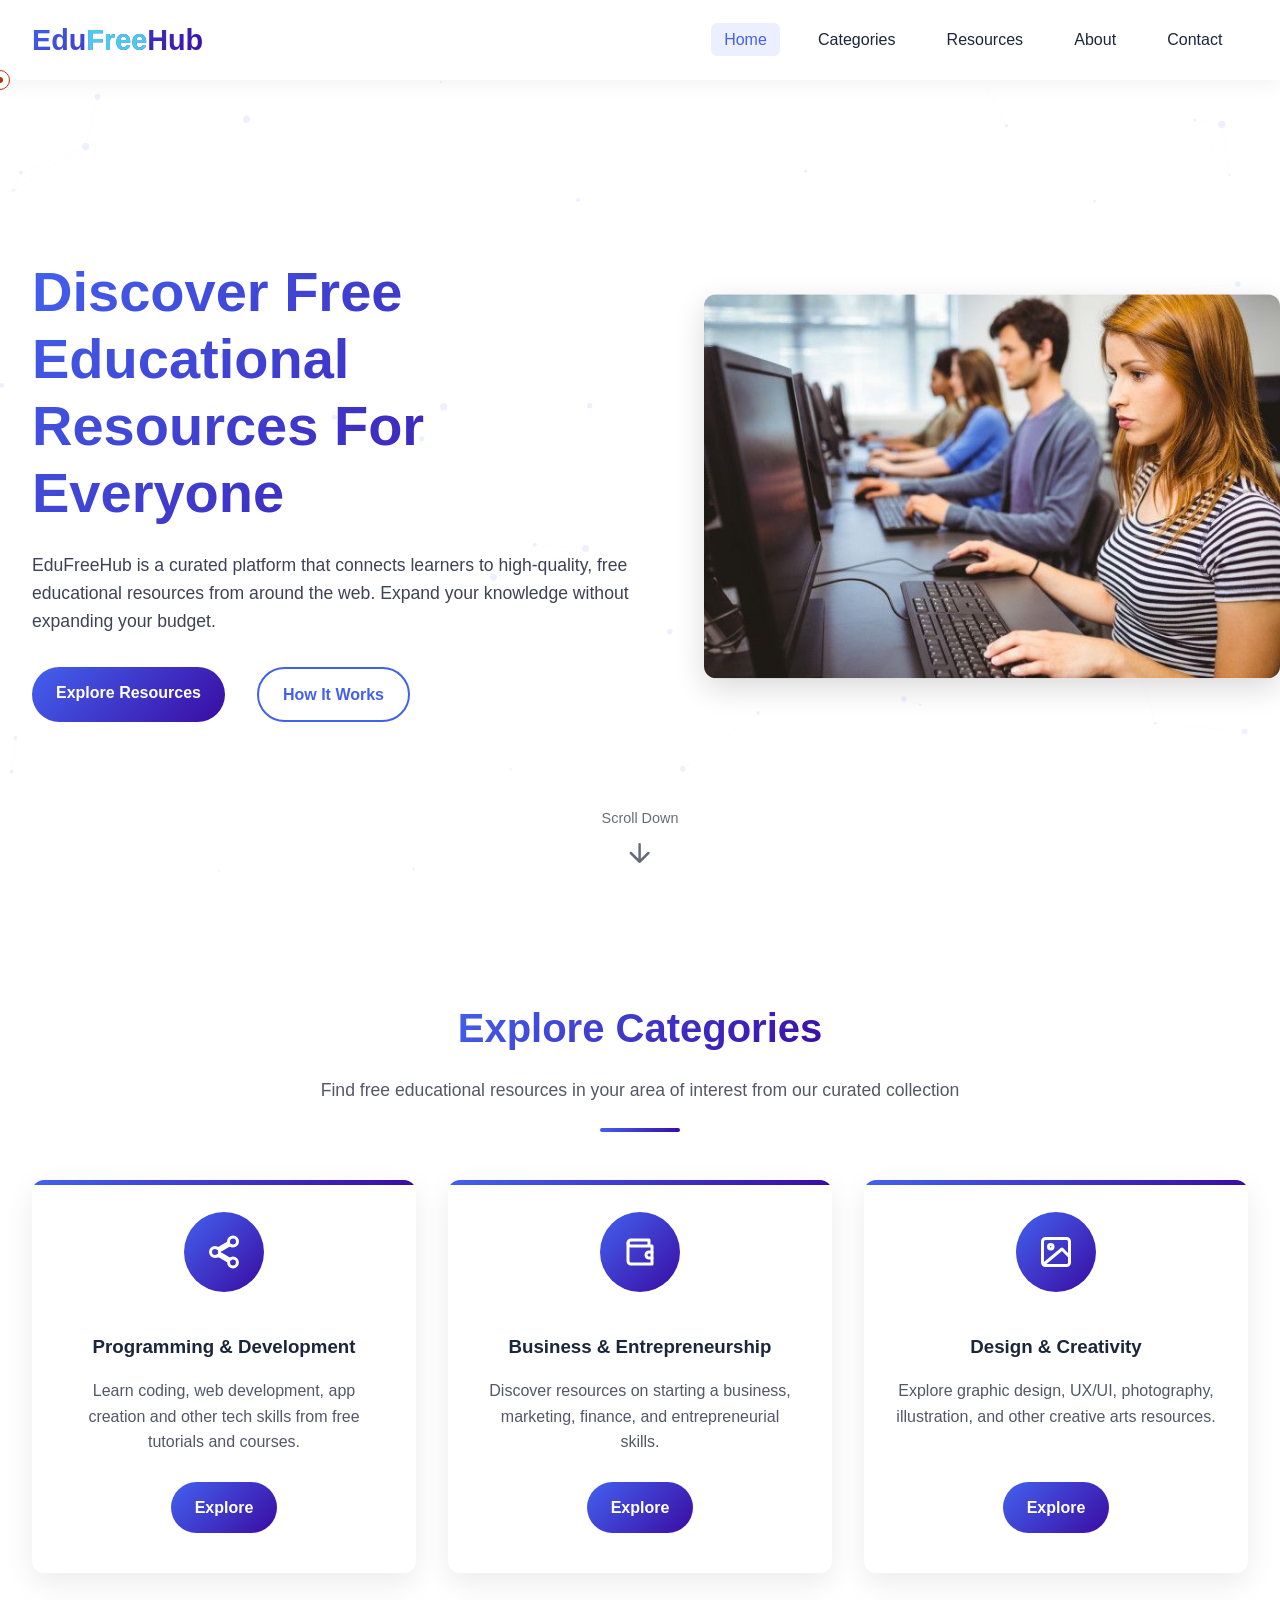
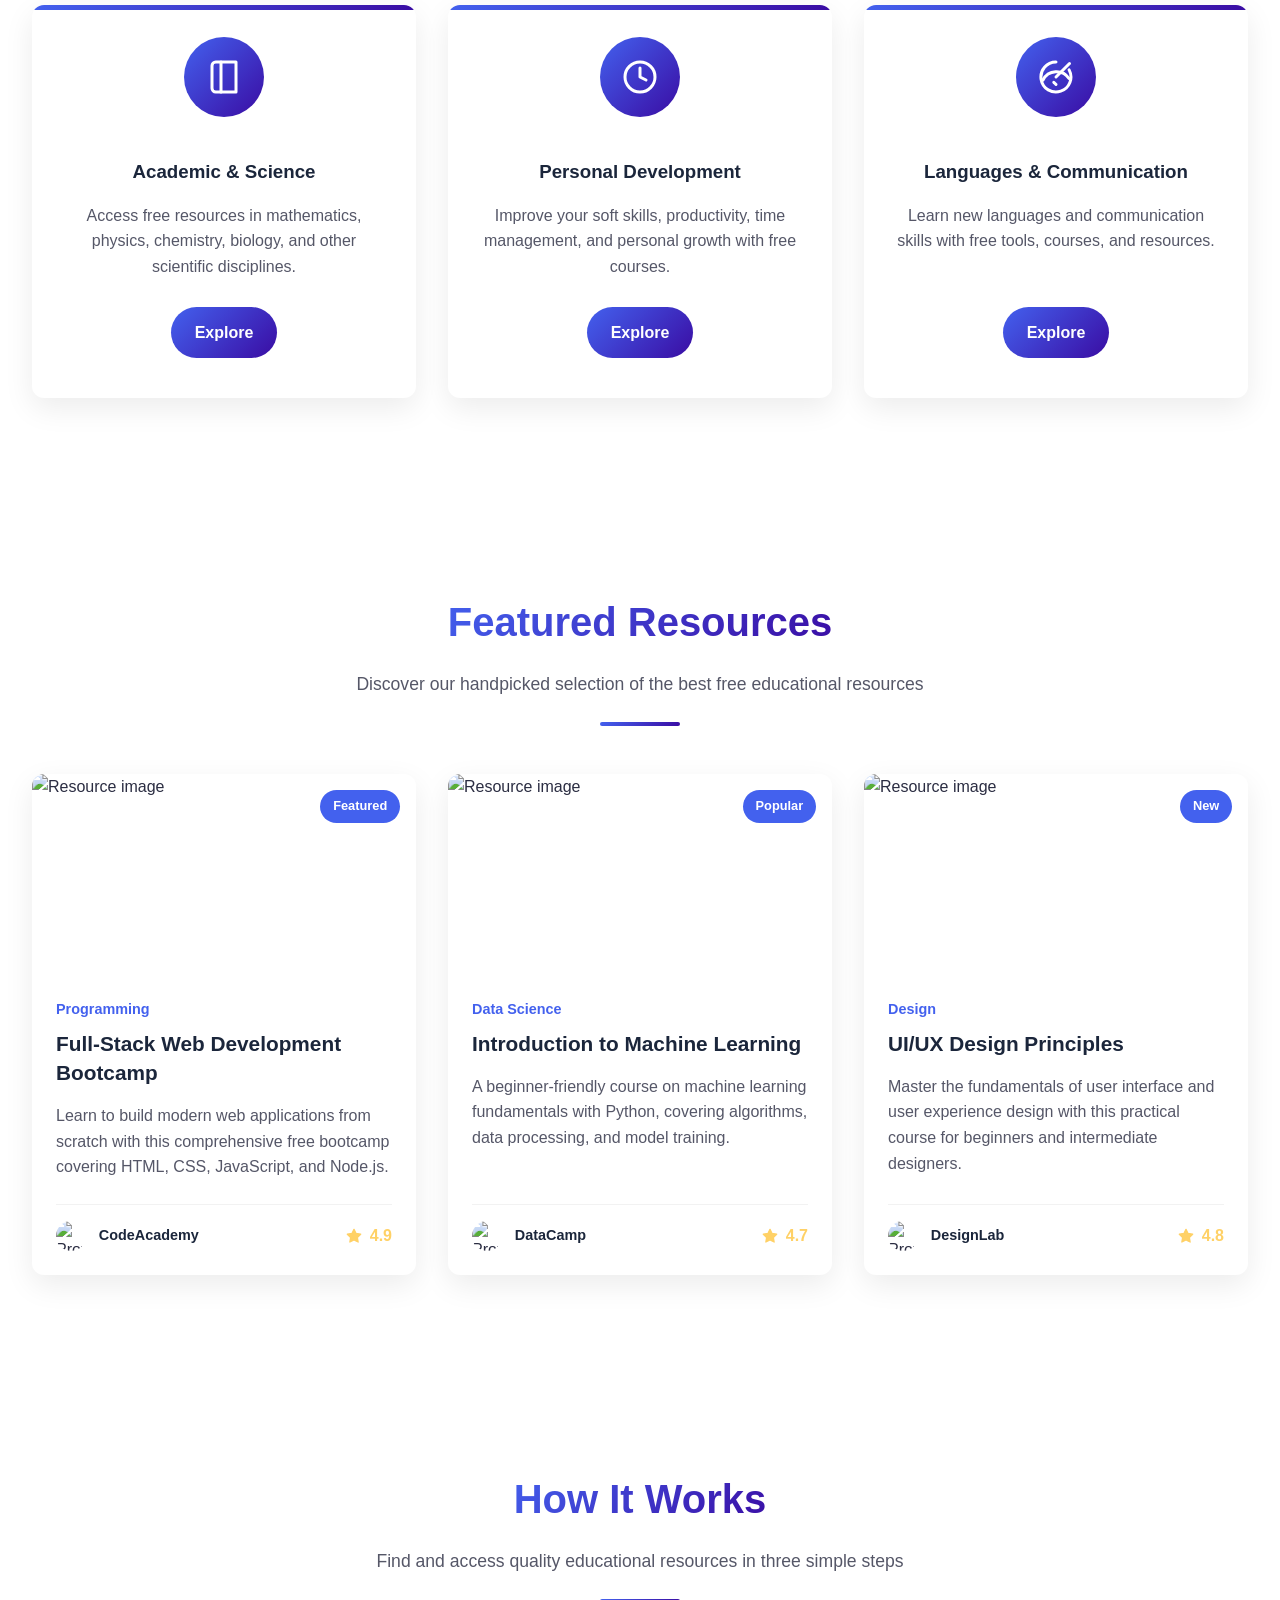
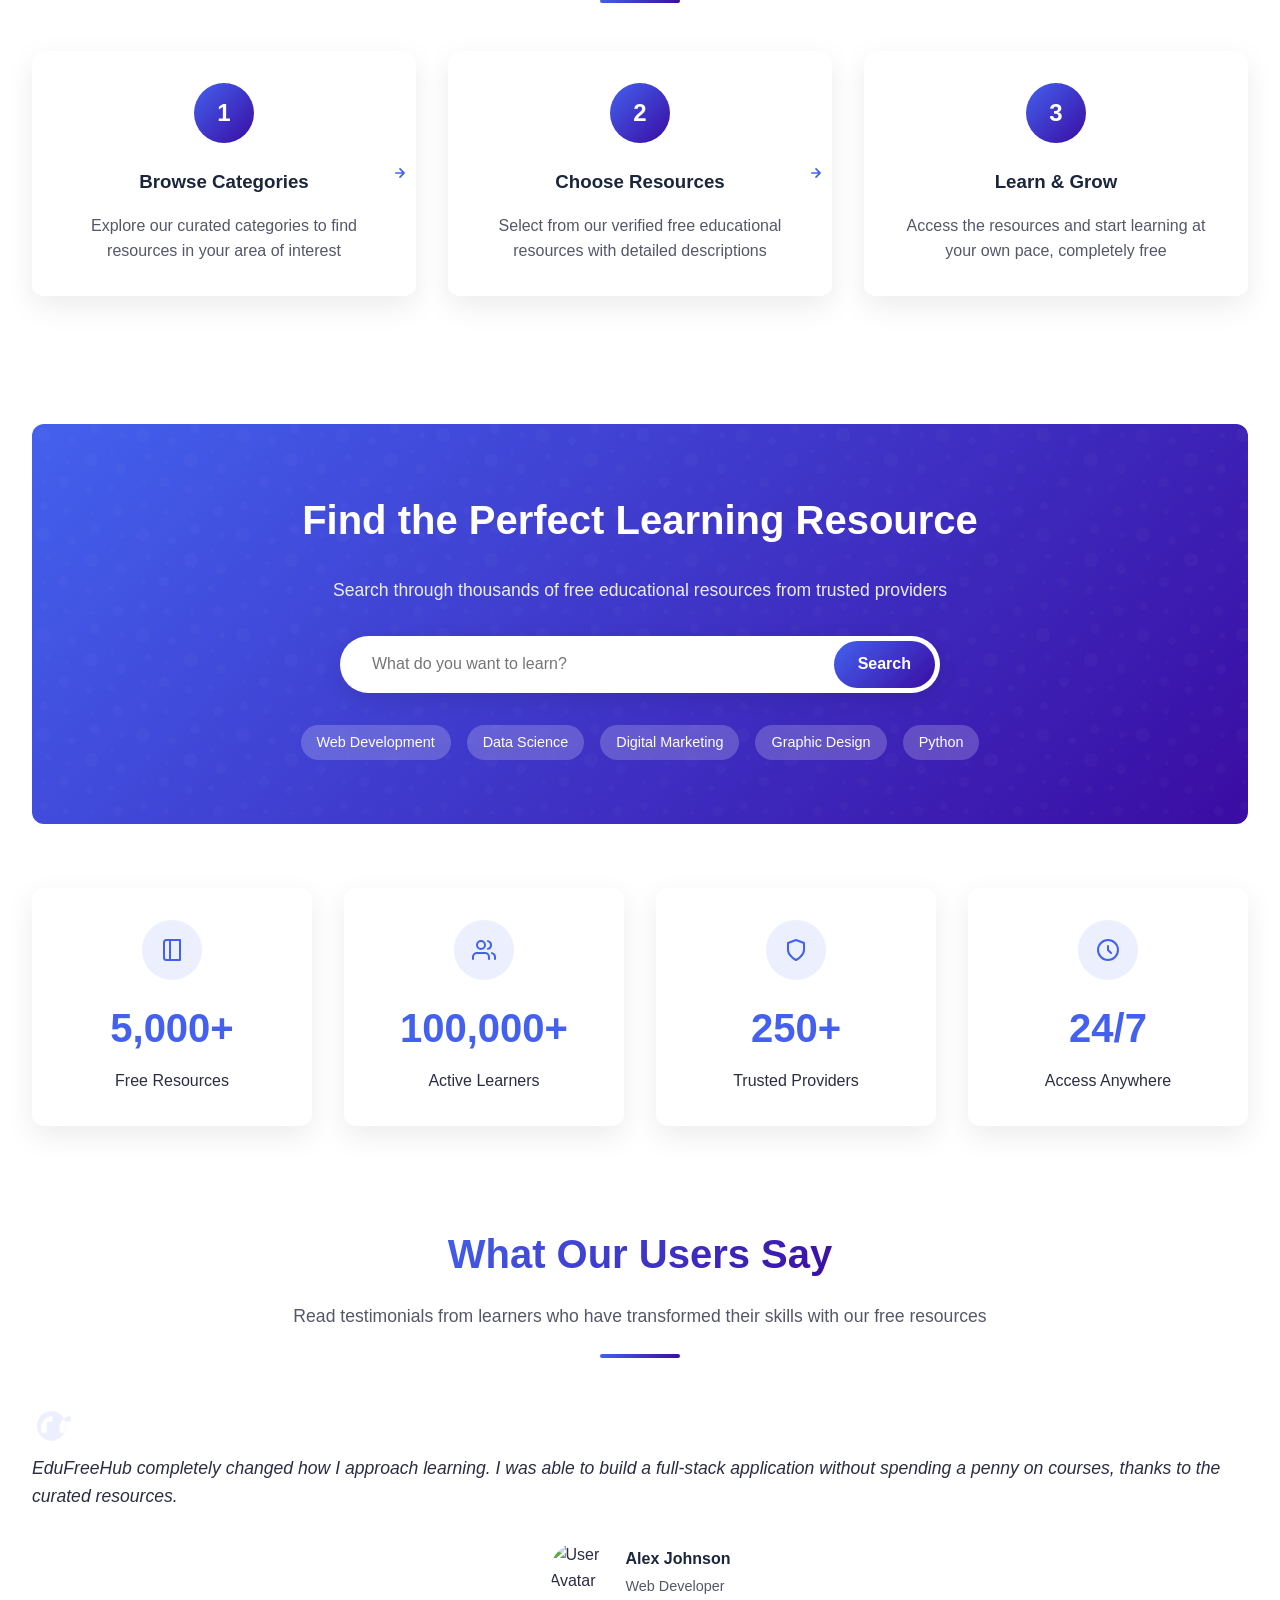
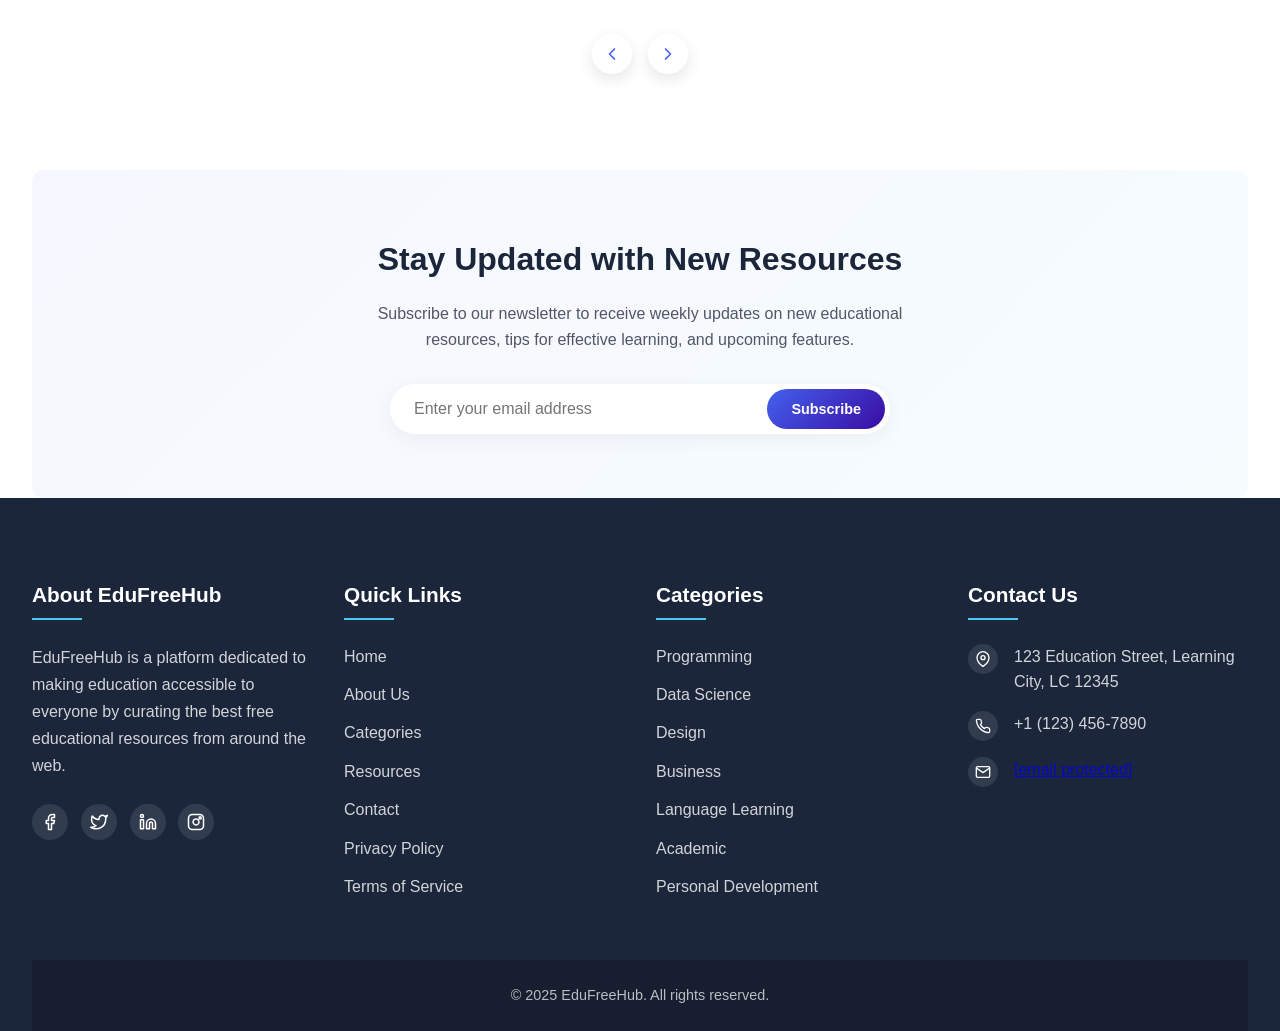
==== commit 6474d31f: "Updated webpages" ====
--- a/home.html
+++ b/home.html
@@ -16,6 +16,7 @@
     <div class="cursor"></div>
     <div class="cursor-dot"></div>
 
+
     <div id="canvas-container"></div>
     
     <header>
@@ -29,22 +30,23 @@
                     <li class="menu-item">
                         <a href="#" class="menu-link">Categories</a>
                         <ul class="dropdown">
-                            <li class="dropdown-item"><a href="#" class="dropdown-link">Programming</a></li>
-                            <li class="dropdown-item"><a href="#" class="dropdown-link">Data Science</a></li>
-                            <li class="dropdown-item"><a href="#" class="dropdown-link">Design</a></li>
-                            <li class="dropdown-item"><a href="#" class="dropdown-link">Business</a></li>
-                            <li class="dropdown-item"><a href="#" class="dropdown-link">Language Learning</a></li>
-                            <li class="dropdown-item"><a href="#" class="dropdown-link">Academic</a></li>
+                            <li class="dropdown-item"><a href="programming.html" class="dropdown-link">Programming</a></li>
+                            <li class="dropdown-item"><a href="data-science.html" class="dropdown-link">Data Science</a></li>
+                            <li class="dropdown-item"><a href="design.html" class="dropdown-link">Design</a></li>
+                            <li class="dropdown-item"><a href="business.html" class="dropdown-link">Business</a></li>
+                            <li class="dropdown-item"><a href="language-learning.html" class="dropdown-link">Language Learning</a></li>
+                            <li class="dropdown-item"><a href="academic.html" class="dropdown-link">Academic</a></li>
+                            <li class="dropdown-item"><a href="personal-development.html" class="dropdown-link">Personal Development</a></li>
                         </ul>
                     </li>
                     <li class="menu-item">
-                        <a href="#" class="menu-link">Resources</a>
+                        <a href="home.html#featured-resources" class="menu-link">Resources</a>
                     </li>
                     <li class="menu-item">
-                        <a href="#" class="menu-link">About</a>
+                        <a href="#about" class="menu-link">About</a>
                     </li>
                     <li class="menu-item">
-                        <a href="#" class="menu-link">Contact</a>
+                        <a href="#contact" class="menu-link">Contact</a>
                     </li>
                 </ul>
 
@@ -66,8 +68,8 @@
                     <h1 class="hero-title">Discover Free Educational Resources For Everyone</h1>
                     <p class="hero-text">EduFreeHub is a curated platform that connects learners to high-quality, free educational resources from around the web. Expand your knowledge without expanding your budget.</p>
                     <div class="hero-buttons">
-                        <a href="#" class="btn">Explore Resources</a>
-                        <a href="#" class="btn btn-outline">How It Works</a>
+                        <a href="#categories" class="btn">Explore Resources</a>
+                        <a href="#how-it-works" class="btn btn-outline">How It Works</a>
                     </div>
                 </div>
                 <div class="hero-image">
@@ -98,7 +100,7 @@
                         <div class="category-content">
                             <h3>Programming & Development</h3>
                             <p>Learn coding, web development, app creation and other tech skills from free tutorials and courses.</p>
-                            <a href="#" class="btn">Explore</a>
+                            <a href="programming.html" class="btn">Explore</a>
                         </div>
                     </div>
                     <div class="category-card">
@@ -112,7 +114,7 @@
                         <div class="category-content">
                             <h3>Business & Entrepreneurship</h3>
                             <p>Discover resources on starting a business, marketing, finance, and entrepreneurial skills.</p>
-                            <a href="#" class="btn">Explore</a>
+                            <a href="business.html" class="btn">Explore</a>
                         </div>
                     </div>
                     <div class="category-card">
@@ -126,7 +128,7 @@
                         <div class="category-content">
                             <h3>Design & Creativity</h3>
                             <p>Explore graphic design, UX/UI, photography, illustration, and other creative arts resources.</p>
-                            <a href="#" class="btn">Explore</a>
+                            <a href="design.html" class="btn">Explore</a>
                         </div>
                     </div>
                     <div class="category-card">
@@ -139,7 +141,7 @@
                         <div class="category-content">
                             <h3>Academic & Science</h3>
                             <p>Access free resources in mathematics, physics, chemistry, biology, and other scientific disciplines.</p>
-                            <a href="#" class="btn">Explore</a>
+                            <a href="academic.html" class="btn">Explore</a>
                         </div>
                     </div>
                     <div class="category-card">
@@ -152,7 +154,7 @@
                         <div class="category-content">
                             <h3>Personal Development</h3>
                             <p>Improve your soft skills, productivity, time management, and personal growth with free courses.</p>
-                            <a href="#" class="btn">Explore</a>
+                            <a href="personal-development.html" class="btn">Explore</a>
                         </div>
                     </div>
                     <div class="category-card">
@@ -167,7 +169,7 @@
                         <div class="category-content">
                             <h3>Languages & Communication</h3>
                             <p>Learn new languages and communication skills with free tools, courses, and resources.</p>
-                            <a href="#" class="btn">Explore</a>
+                            <a href="language-learning.html" class="btn">Explore</a>
                         </div>
                     </div>
                 </div>
@@ -254,7 +256,7 @@
             </div>
         </section>
 
-        <section id="how-it-works" class="how-it-works">
+        <section id="about" class="how-it-works">
             <div class="container">
                 <div class="section-title">
                     <h2>How It Works</h2>
@@ -440,10 +442,10 @@
                     <h3>Quick Links</h3>
                     <ul>
                         <li><a href="#">Home</a></li>
-                        <li><a href="#">About Us</a></li>
-                        <li><a href="#">Categories</a></li>
-                        <li><a href="#">Resources</a></li>
-                        <li><a href="#">Contact</a></li>
+                        <li><a href="#about">About Us</a></li>
+                        <li><a href="#categories">Categories</a></li>
+                        <li><a href="#featured-resources">Resources</a></li>
+                        <li><a href="#contact">Contact</a></li>
                         <li><a href="#">Privacy Policy</a></li>
                         <li><a href="#">Terms of Service</a></li>
                     </ul>
@@ -451,16 +453,16 @@
                 <div class="footer-widget footer-links">
                     <h3>Categories</h3>
                     <ul>
-                        <li><a href="#">Programming</a></li>
-                        <li><a href="#">Data Science</a></li>
-                        <li><a href="#">Design</a></li>
-                        <li><a href="#">Business</a></li>
-                        <li><a href="#">Language Learning</a></li>
-                        <li><a href="#">Academic</a></li>
-                        <li><a href="#">Personal Development</a></li>
+                        <li><a href="programming.html">Programming</a></li>
+                        <li><a href="data-science.html">Data Science</a></li>
+                        <li><a href="design.html">Design</a></li>
+                        <li><a href="business.html">Business</a></li>
+                        <li><a href="language-learning.html">Language Learning</a></li>
+                        <li><a href="academic.html">Academic</a></li>
+                        <li><a href="personal-development.html">Personal Development</a></li>
                     </ul>
                 </div>
-                <div class="footer-widget footer-contact">
+                <div id="contact" class="footer-widget footer-contact">
                     <h3>Contact Us</h3>
                     <div class="footer-contact-item">
                         <div class="footer-contact-icon">
@@ -491,7 +493,7 @@
                             </svg>
                         </div>
                         <div class="footer-contact-text">
-                            info@edufreehub.com
+                            <a href="/cdn-cgi/l/email-protection" class="__cf_email__" data-cfemail="61020e0f1500021521040514071304040914034f020e0c">[email&#160;protected]</a>
                         </div>
                     </div>
                 </div>
@@ -508,6 +510,7 @@
         </svg>
     </div>
 
-    <script src="scripts.js"></script>
+    <script data-cfasync="false" src="/cdn-cgi/scripts/5c5dd728/cloudflare-static/email-decode.min.js"></script>
+    <script src="scripts.js" defer></script>
 </body>
 </html>
--- a/styles.css
+++ b/styles.css
@@ -1,1350 +1,1362 @@
 :root {
-            --primary: #4361ee;
-            --secondary: #3a0ca3;
-            --accent: #4cc9f0;
-            --success: #06d6a0;
-            --warning: #ffd166;
-            --danger: #ef476f;
-            --dark: #1b263b;
-            --light: #f8f9fa;
-            --text: #2b2d42;
-            --bg: #ffffff;
-            --card-bg: #ffffff;
-            --border-radius: 12px;
-            --box-shadow: 0 10px 30px rgba(0, 0, 0, 0.08);
-            --transition: all 0.4s cubic-bezier(0.165, 0.84, 0.44, 1);
-            --header-height: 80px;
-            --gradient: linear-gradient(135deg, var(--primary), var(--secondary));
-        }
-
-        * {
-            margin: 0;
-            padding: 0;
-            box-sizing: border-box;
-            font-family: 'Poppins', -apple-system, BlinkMacSystemFont, 'Segoe UI', Roboto, Oxygen, Ubuntu, Cantarell, 'Open Sans', 'Helvetica Neue', sans-serif;
-        }
-
-        @font-face {
-            font-family: 'Poppins';
-            src: url('https://cdnjs.cloudflare.com/ajax/libs/poppins-font/1.0.1/poppins-regular.ttf') format('truetype');
-            font-weight: normal;
-            font-style: normal;
-        }
-
-        @font-face {
-            font-family: 'Poppins';
-            src: url('https://cdnjs.cloudflare.com/ajax/libs/poppins-font/1.0.1/poppins-bold.ttf') format('truetype');
-            font-weight: bold;
-            font-style: normal;
-        }
-
-        body {
-            background-color: var(--bg);
-            color: var(--text);
-            overflow-x: hidden;
-            line-height: 1.6;
-        }
-
-        .cursor {
-            width: 20px;
-            height: 20px;
-            border: 1px solid var(--accent);
-            border-radius: 50%;
-            position: fixed;
-            pointer-events: none;
-            transform: translate(-50%, -50%);
-            z-index: 9999;
-            mix-blend-mode: difference;
-            transition: transform 0.2s ease;
-        }
-
-        .cursor-dot {
-            width: 6px;
-            height: 6px;
-            background-color: var(--accent);
-            border-radius: 50%;
-            position: fixed;
-            pointer-events: none;
-            transform: translate(-50%, -50%);
-            z-index: 9999;
-            mix-blend-mode: difference;
-        }
-
-        a, button, .clickable {
-            cursor: none;
-        }
-
-        a:hover ~ .cursor, button:hover ~ .cursor, .clickable:hover ~ .cursor {
-            transform: translate(-50%, -50%) scale(1.5);
-        }
-
-        header {
-            position: fixed;
-            top: 0;
-            left: 0;
-            width: 100%;
-            height: var(--header-height);
-            background: rgba(255, 255, 255, 0.95);
-            backdrop-filter: blur(10px);
-            z-index: 100;
-            transition: var(--transition);
-            box-shadow: 0 5px 20px rgba(0, 0, 0, 0.05);
-        }
-
-        header.scrolled {
-            height: 60px;
-            box-shadow: 0 5px 20px rgba(0, 0, 0, 0.1);
-        }
-
-        .container {
-            max-width: 1400px;
-            margin: 0 auto;
-            padding: 0 2rem;
-            position: relative;
-        }
-
-        .header-container {
-            display: flex;
-            justify-content: space-between;
-            align-items: center;
-            height: 100%;
-        }
-
-        .logo {
-            font-size: 1.8rem;
-            font-weight: bold;
-            display: flex;
-            align-items: center;
-            background: var(--gradient);
-            -webkit-background-clip: text;
-            background-clip: text;
-            color: transparent;
-            position: relative;
-        }
-
-        .logo::after {
-            content: '';
-            position: absolute;
-            bottom: -5px;
-            left: 0;
-            width: 0;
-            height: 3px;
-            background: var(--gradient);
-            transition: width 0.3s ease;
-        }
-
-        .logo:hover::after {
-            width: 100%;
-        }
-
-        .logo span {
-            color: var(--accent);
-        }
-
-        nav {
-            display: flex;
-            align-items: center;
-        }
-
-        .menu {
-            display: flex;
-            list-style: none;
-        }
-
-        .menu-item {
-            position: relative;
-            margin: 0 0.8rem;
-        }
-
-        .menu-link {
-            color: var(--dark);
-            text-decoration: none;
-            font-weight: 500;
-            padding: 0.5rem 0.8rem;
-            border-radius: 6px;
-            transition: var(--transition);
-        }
-
-        .menu-link:hover {
-            color: var(--primary);
-            background: rgba(67, 97, 238, 0.05);
-        }
-
-        .menu-link.active {
-            color: var(--primary);
-            background: rgba(67, 97, 238, 0.1);
-        }
-
-        .dropdown {
-            position: absolute;
-            top: 100%;
-            left: 0;
-            min-width: 230px;
-            background: white;
-            box-shadow: var(--box-shadow);
-            border-radius: var(--border-radius);
-            padding: 1rem 0;
-            opacity: 0;
-            visibility: hidden;
-            transform: translateY(20px);
-            transition: var(--transition);
-            z-index: 10;
-        }
-
-        .menu-item:hover .dropdown {
-            opacity: 1;
-            visibility: visible;
-            transform: translateY(10px);
-        }
-
-        .dropdown-item {
-            list-style: none;
-        }
-
-        .dropdown-link {
-            display: block;
-            color: var(--text);
-            text-decoration: none;
-            padding: 0.5rem 1.5rem;
-            transition: var(--transition);
-        }
-
-        .dropdown-link:hover {
-            color: var(--primary);
-            background: rgba(67, 97, 238, 0.05);
-        }
-
-        .btn {
-            display: inline-block;
-            padding: 0.8rem 1.5rem;
-            background: var(--gradient);
-            color: white;
-            text-decoration: none;
-            border-radius: 30px;
-            font-weight: 600;
-            transition: var(--transition);
-            border: none;
-            cursor: pointer;
-            position: relative;
-            overflow: hidden;
-            z-index: 1;
-        }
-
-        .btn::before {
-            content: '';
-            position: absolute;
-            top: 0;
-            left: 0;
-            width: 100%;
-            height: 100%;
-            background: linear-gradient(135deg, var(--secondary), var(--primary));
-            z-index: -1;
-            opacity: 0;
-            transition: var(--transition);
-        }
-
-        .btn:hover {
-            transform: translateY(-3px);
-            box-shadow: 0 10px 20px rgba(67, 97, 238, 0.3);
-        }
-
-        .btn:hover::before {
-            opacity: 1;
-        }
-
-        .btn-outline {
-            background: transparent;
-            color: var(--primary);
-            border: 2px solid var(--primary);
-            margin-left: 1rem;
-        }
-
-        .btn-outline:hover {
-            color: white;
-            background: var(--gradient);
-            border-color: transparent;
-        }
-
-        .mobile-menu-btn {
-            display: none;
-            background: none;
-            border: none;
-            font-size: 1.5rem;
-            color: var(--dark);
-            cursor: pointer;
-            z-index: 150;
-        }
-
-        #canvas-container {
-            position: fixed;
-            top: 0;
-            left: 0;
-            width: 100%;
-            height: 100vh;
-            z-index: -1;
-            opacity: 0.3;
-        }
-
-        main {
-            margin-top: var(--header-height);
-            min-height: calc(100vh - var(--header-height));
-            position: relative;
-        }
-
-        .hero {
-            height: calc(100vh - var(--header-height));
-            display: flex;
-            align-items: center;
-            position: relative;
-            overflow: hidden;
-        }
-
-        .hero-content {
-            width: 50%;
-            animation: fadeInLeft 1s ease;
-        }
-
-        .hero-title {
-            font-size: 3.5rem;
-            line-height: 1.2;
-            margin-bottom: 1.5rem;
-            background: var(--gradient);
-            -webkit-background-clip: text;
-            background-clip: text;
-            color: transparent;
-        }
-
-        .hero-text {
-            font-size: 1.1rem;
-            margin-bottom: 2rem;
-            color: var(--text);
-            opacity: 0.9;
-        }
-
-        .hero-buttons {
-            display: flex;
-            gap: 1rem;
-        }
-
-        .hero-image {
-            position: absolute;
-            right: 0;
-            top: 50%;
-            transform: translateY(-50%);
-            width: 45%;
-            animation: floatImage 4s ease-in-out infinite;
-        }
-
-        .hero-image img {
-            width: 100%;
-            height: auto;
-            object-fit: contain;
-        }
-
-        .scroll-down {
-            position: absolute;
-            bottom: 2rem;
-            left: 50%;
-            transform: translateX(-50%);
-            display: flex;
-            flex-direction: column;
-            align-items: center;
-            color: var(--text);
-            font-size: 0.9rem;
-            opacity: 0.7;
-            transition: var(--transition);
-            cursor: pointer;
-        }
-
-        .scroll-down:hover {
-            opacity: 1;
-            transform: translate(-50%, -5px);
-        }
-
-        .scroll-down svg {
-            width: 30px;
-            height: 30px;
-            margin-top: 0.5rem;
-            animation: bounceArrow 2s infinite;
-        }
-
-        @keyframes bounceArrow {
-            0%, 20%, 50%, 80%, 100% {
-                transform: translateY(0);
-            }
-            40% {
-                transform: translateY(-10px);
-            }
-            60% {
-                transform: translateY(-5px);
-            }
-        }
-
-        @keyframes fadeInLeft {
-            from {
-                opacity: 0;
-                transform: translateX(-50px);
-            }
-            to {
-                opacity: 1;
-                transform: translateX(0);
-            }
-        }
-
-        @keyframes fadeInRight {
-            from {
-                opacity: 0;
-                transform: translateX(50px);
-            }
-            to {
-                opacity: 1;
-                transform: translateX(0);
-            }
-        }
-
-        @keyframes fadeInUp {
-            from {
-                opacity: 0;
-                transform: translateY(30px);
-            }
-            to {
-                opacity: 1;
-                transform: translateY(0);
-            }
-        }
-
-        @keyframes floatImage {
-            0%, 100% {
-                transform: translateY(calc(-50% + 0px));
-            }
-            50% {
-                transform: translateY(calc(-50% - 15px));
-            }
-        }
-
-        section {
-            padding: 6rem 0;
-            position: relative;
-        }
-
-        .section-title {
-            text-align: center;
-            margin-bottom: 3rem;
-            position: relative;
-        }
-
-        .section-title h2 {
-            font-size: 2.5rem;
-            margin-bottom: 1rem;
-            background: var(--gradient);
-            -webkit-background-clip: text;
-            background-clip: text;
-            color: transparent;
-            display: inline-block;
-        }
-
-        .section-title p {
-            font-size: 1.1rem;
-            max-width: 700px;
-            margin: 0 auto;
-            color: var(--text);
-            opacity: 0.8;
-        }
-
-        .section-title::after {
-            content: '';
-            display: block;
-            width: 80px;
-            height: 4px;
-            background: var(--gradient);
-            margin: 1.5rem auto 0;
-            border-radius: 2px;
-        }
-
-        .categories {
-            display: grid;
-            grid-template-columns: repeat(auto-fill, minmax(300px, 1fr));
-            gap: 2rem;
-        }
-
-        .category-card {
-            background: var(--card-bg);
-            border-radius: var(--border-radius);
-            overflow: hidden;
-            box-shadow: var(--box-shadow);
-            transition: var(--transition);
-            position: relative;
-        }
-
-        .category-card:hover {
-            transform: translateY(-10px);
-            box-shadow: 0 20px 40px rgba(0, 0, 0, 0.1);
-        }
-
-        .category-card::before {
-            content: '';
-            position: absolute;
-            top: 0;
-            left: 0;
-            width: 100%;
-            height: 5px;
-            background: var(--gradient);
-            transition: var(--transition);
-        }
-
-        .category-card:hover::before {
-            height: 10px;
-        }
-
-        .category-icon {
-            width: 80px;
-            height: 80px;
-            background: var(--gradient);
-            border-radius: 50%;
-            display: flex;
-            align-items: center;
-            justify-content: center;
-            margin: 2rem auto 1rem;
-            font-size: 2.5rem;
-            color: white;
-        }
-
-        .category-content {
-            padding: 1.5rem 2rem 2rem;
-            text-align: center;
-        }
-
-        .category-content h3 {
-            margin-bottom: 1rem;
-            color: var(--dark);
-        }
-
-        .category-content p {
-            color: var(--text);
-            opacity: 0.8;
-            margin-bottom: 1.5rem;
-            min-height: 80px;
-        }
-
-        .featured-resources {
-            background: linear-gradient(rgba(255, 255, 255, 0.9), rgba(255, 255, 255, 0.9)), url('/api/placeholder/1920/1080');
-            background-size: cover;
-            background-position: center;
-            background-attachment: fixed;
-        }
-
-        .resources-grid {
-            display: grid;
-            grid-template-columns: repeat(auto-fill, minmax(350px, 1fr));
-            gap: 2rem;
-        }
-
-        .resource-card {
-            background: var(--card-bg);
-            border-radius: var(--border-radius);
-            overflow: hidden;
-            box-shadow: var(--box-shadow);
-            transition: var(--transition);
-            height: 100%;
-            display: flex;
-            flex-direction: column;
-        }
-
-        .resource-card:hover {
-            transform: translateY(-5px);
-            box-shadow: 0 15px 30px rgba(0, 0, 0, 0.1);
-        }
-
-        .resource-image {
-            height: 200px;
-            overflow: hidden;
-            position: relative;
-        }
-
-        .resource-image img {
-            width: 100%;
-            height: 100%;
-            object-fit: cover;
-            transition: var(--transition);
-        }
-
-        .resource-card:hover .resource-image img {
-            transform: scale(1.1);
-        }
-
-        .resource-tag {
-            position: absolute;
-            top: 1rem;
-            right: 1rem;
-            padding: 0.4rem 0.8rem;
-            background: var(--primary);
-            color: white;
-            border-radius: 20px;
-            font-size: 0.8rem;
-            font-weight: bold;
-        }
-
-        .resource-content {
-            padding: 1.5rem;
-            flex: 1;
-            display: flex;
-            flex-direction: column;
-        }
-
-        .resource-category {
-            font-size: 0.9rem;
-            color: var(--primary);
-            font-weight: 600;
-            margin-bottom: 0.5rem;
-        }
-
-        .resource-title {
-            font-size: 1.3rem;
-            margin-bottom: 1rem;
-            color: var(--dark);
-            line-height: 1.4;
-        }
-
-        .resource-description {
-            color: var(--text);
-            opacity: 0.8;
-            margin-bottom: 1.5rem;
-            flex: 1;
-        }
-
-        .resource-meta {
-            display: flex;
-            justify-content: space-between;
-            align-items: center;
-            border-top: 1px solid rgba(0, 0, 0, 0.05);
-            padding-top: 1rem;
-        }
-
-        .resource-provider {
-            display: flex;
-            align-items: center;
-        }
-
-        .resource-provider img {
-            width: 30px;
-            height: 30px;
-            border-radius: 50%;
-            object-fit: cover;
-            margin-right: 0.8rem;
-        }
-
-        .resource-provider span {
-            font-size: 0.9rem;
-            font-weight: 600;
-            color: var(--dark);
-        }
-
-        .resource-rating {
-            display: flex;
-            align-items: center;
-            color: var(--warning);
-            font-weight: 600;
-        }
-
-        .resource-rating svg {
-            margin-right: 0.5rem;
-        }
-
-        .how-it-works {
-            overflow: hidden;
-        }
-
-        .steps {
-            display: grid;
-            grid-template-columns: repeat(3, 1fr);
-            gap: 2rem;
-            margin-top: 3rem;
-        }
-
-        .step {
-            text-align: center;
-            padding: 2rem;
-            border-radius: var(--border-radius);
-            background: var(--card-bg);
-            box-shadow: var(--box-shadow);
-            transition: var(--transition);
-            position: relative;
-        }
-
-        .step:hover {
-            transform: translateY(-5px);
-            box-shadow: 0 15px 30px rgba(0, 0, 0, 0.1);
-        }
-
-        .step::after {
-            content: '';
-            position: absolute;
-            top: 50%;
-            right: -1.5rem;
-            transform: translateY(-50%);
-            width: 50px;
-            height: 20px;
-            background-image: url("data:image/svg+xml,%3Csvg xmlns='http://www.w3.org/2000/svg' viewBox='0 0 24 24' fill='%234361ee'%3E%3Cpath d='M17.92 11.62a1 1 0 0 0-.21-.33l-5-5a1 1 0 0 0-1.42 1.42l3.3 3.29H7a1 1 0 0 0 0 2h7.59l-3.3 3.29a1 1 0 0 0 0 1.42 1 1 0 0 0 1.42 0l5-5a1 1 0 0 0 .21-.33 1 1 0 0 0 0-.76Z'/%3E%3C/svg%3E");
-            background-repeat: no-repeat;
-            z-index: 1;
-        }
-
-        .step:last-child::after {
-            display: none;
-        }
-
-        .step-number {
-            width: 60px;
-            height: 60px;
-            background: var(--gradient);
-            color: white;
-            font-size: 1.5rem;
-            font-weight: bold;
-            border-radius: 50%;
-            display: flex;
-            align-items: center;
-            justify-content: center;
-            margin: 0 auto 1.5rem;
-        }
-
-        .step h3 {
-            margin-bottom: 1rem;
-            color: var(--dark);
-        }
-
-        .step p {
-            color: var(--text);
-            opacity: 0.8;
-        }
-
-        .cta-section {
-            background: var(--gradient);
-            color: white;
-            border-radius: var(--border-radius);
-            padding: 4rem;
-            text-align: center;
-            margin: 2rem 0;
-            position: relative;
-            overflow: hidden;
-        }
-
-        .cta-section::before {
-            content: '';
-            position: absolute;
-            top: 0;
-            left: 0;
-            width: 100%;
-            height: 100%;
-            background-image: url("data:image/svg+xml,%3Csvg width='100' height='100' viewBox='0 0 100 100' xmlns='http://www.w3.org/2000/svg'%3E%3Cpath d='M11 18c3.866 0 7-3.134 7-7s-3.134-7-7-7-7 3.134-7 7 3.134 7 7 7zm48 25c3.866 0 7-3.134 7-7s-3.134-7-7-7-7 3.134-7 7 3.134 7 7 7zm-43-7c1.657 0 3-1.343 3-3s-1.343-3-3-3-3 1.343-3 3 1.343 3 3 3zm63 31c1.657 0 3-1.343 3-3s-1.343-3-3-3-3 1.343-3 3 1.343 3 3 3zM34 90c1.657 0 3-1.343 3-3s-1.343-3-3-3-3 1.343-3 3 1.343 3 3 3zm56-76c1.657 0 3-1.343 3-3s-1.343-3-3-3-3 1.343-3 3 1.343 3 3 3zM12 86c2.21 0 4-1.79 4-4s-1.79-4-4-4-4 1.79-4 4 1.79 4 4 4zm28-65c2.21 0 4-1.79 4-4s-1.79-4-4-4-4 1.79-4 4 1.79 4 4 4zm23-11c2.76 0 5-2.24 5-5s-2.24-5-5-5-5 2.24-5 5 2.24 5 5 5zm-6 60c2.21 0 4-1.79 4-4s-1.79-4-4-4-4 1.79-4 4 1.79 4 4 4zm29 22c2.76 0 5-2.24 5-5s-2.24-5-5-5-5 2.24-5 5 2.24 5 5 5zM32 63c2.76 0 5-2.24 5-5s-2.24-5-5-5-5 2.24-5 5 2.24 5 5 5zm57-13c2.76 0 5-2.24 5-5s-2.24-5-5-5-5 2.24-5 5 2.24 5 5 5zm-9-21c1.105 0 2-.895 2-2s-.895-2-2-2-2 .895-2 2 .895 2 2 2zM60 91c1.105 0 2-.895 2-2s-.895-2-2-2-2 .895-2 2 .895 2 2 2zM35 41c1.105 0 2-.895 2-2s-.895-2-2-2-2 .895-2 2 .895 2 2 2zM12 60c1.105 0 2-.895 2-2s-.895-2-2-2-2 .895-2 2 .895 2 2 2z' fill='%23ffffff' fill-opacity='0.1' fill-rule='evenodd'/%3E%3C/svg%3E");
-            opacity: 0.2;
-        }
-
-        .cta-content {
-            position: relative;
-            z-index: 1;
-        }
-
-        .cta-content h2 {
-            font-size: 2.5rem;
-            margin-bottom: 1.5rem;
-        }
-
-        .cta-content p {
-            font-size: 1.1rem;
-            max-width: 700px;
-            margin: 0 auto 2rem;
-            opacity: 0.9;
-        }
-
-        .search-container {
-            max-width: 600px;
-            margin: 2rem auto;
-            position: relative;
-        }
-
-        .search-input {
-            width: 100%;
-            padding: 1.2rem 2rem;
-            font-size: 1rem;
-            border: none;
-            border-radius: 50px;
-            box-shadow: 0 5px 20px rgba(0, 0, 0, 0.1);
-            outline: none;
-            transition: var(--transition);
-        }
-
-        .search-input:focus {
-            box-shadow: 0 5px 20px rgba(67, 97, 238, 0.3);
-        }
-
-        .search-btn {
-            position: absolute;
-            right: 5px;
-            top: 5px;
-            height: calc(100% - 10px);
-            padding: 0 1.5rem;
-            background: var(--gradient);
-            color: white;
-            border: none;
-            border-radius: 50px;
-            font-size: 1rem;
-            font-weight: 600;
-            cursor: pointer;
-            transition: var(--transition);
-        }
-
-        .search-btn:hover {
-            transform: translateX(3px);
-        }
-
-        .trending {
-            display: flex;
-            justify-content: center;
-            gap: 1rem;
-            margin-top: 1.5rem;
-            flex-wrap: wrap;
-        }
-
-        .trending-tag {
-            background: rgba(255, 255, 255, 0.2);
-            padding: 0.4rem 1rem;
-            border-radius: 20px;
-            font-size: 0.9rem;
-            transition: var(--transition);
-            backdrop-filter: blur(5px);
-        }
-
-        .trending-tag:hover {
-            background: rgba(255, 255, 255, 0.3);
-            transform: translateY(-3px);
-        }
-
-        .counters {
-            display: grid;
-            grid-template-columns: repeat(4, 1fr);
-            gap: 2rem;
-            margin-top: 4rem;
-        }
-
-        .counter {
-            text-align: center;
-            padding: 2rem;
-            background: var(--card-bg);
-            border-radius: var(--border-radius);
-            box-shadow: var(--box-shadow);
-            transition: var(--transition);
-        }
-
-        .counter:hover {
-            transform: translateY(-5px);
-            box-shadow: 0 15px 30px rgba(0, 0, 0, 0.1);
-        }
-
-        .counter-icon {
-            width: 60px;
-            height: 60px;
-            background: rgba(67, 97, 238, 0.1);
-            border-radius: 50%;
-            display: flex;
-            align-items: center;
-            justify-content: center;
-            margin: 0 auto 1rem;
-            color: var(--primary);
-            font-size: 1.5rem;
-        }
-
-        .counter-number {
-            font-size: 2.5rem;
-            font-weight: bold;
-            color: var(--primary);
-            margin-bottom: 0.5rem;
-        }
-
-        .counter-text {
-            color: var(--text);
-            font-weight: 500;
-        }
-
-        .testimonials {
-            overflow: hidden;
-        }
-
-        .testimonial-container {
-            max-width: 800px;
-            margin: 0 auto;
-        }
-
-        .testimonial {
-            text-align: center;
-            padding: 2rem;
-            background: var(--card-bg);
-            border-radius: var(--border-radius);
-            box-shadow: var(--box-shadow);
-            margin: 2rem 0;
-            position: relative;
-        }
-
-        .testimonial::before {
-            content: '"';
-            position: absolute;
-            top: 0;
-            left: 2rem;
-            font-size: 5rem;
-            color: rgba(67, 97, 238, 0.1);
-            font-family: 'Georgia', serif;
-            line-height: 1;
-        }
-
-        .testimonial-text {
-            font-size: 1.1rem;
-            font-style: italic;
-            margin-bottom: 2rem;
-            color: var(--text);
-        }
-
-        .testimonial-author {
-            display: flex;
-            align-items: center;
-            justify-content: center;
-        }
-
-        .testimonial-avatar {
-            width: 60px;
-            height: 60px;
-            border-radius: 50%;
-            overflow: hidden;
-            margin-right: 1rem;
-        }
-
-        .testimonial-avatar img {
-            width: 100%;
-            height: 100%;
-            object-fit: cover;
-        }
-
-        .testimonial-info {
-            text-align: left;
-        }
-
-        .testimonial-name {
-            font-weight: bold;
-            color: var(--dark);
-            margin-bottom: 0.2rem;
-        }
-
-        .testimonial-role {
-            font-size: 0.9rem;
-            color: var(--text);
-            opacity: 0.8;
-        }
-
-        .testimonial-controls {
-            display: flex;
-            justify-content: center;
-            gap: 1rem;
-            margin-top: 2rem;
-        }
-
-        .testimonial-control {
-            width: 40px;
-            height: 40px;
-            border-radius: 50%;
-            background: white;
-            display: flex;
-            align-items: center;
-            justify-content: center;
-            color: var(--primary);
-            box-shadow: 0 5px 15px rgba(0, 0, 0, 0.1);
-            cursor: pointer;
-            transition: var(--transition);
-        }
-
-        .testimonial-control:hover {
-            transform: translateY(-3px);
-            box-shadow: 0 8px 20px rgba(67, 97, 238, 0.2);
-        }
-
-        .newsletter {
-            background: linear-gradient(135deg, rgba(67, 97, 238, 0.05), rgba(76, 201, 240, 0.05));
-            border-radius: var(--border-radius);
-            padding: 4rem;
-            text-align: center;
-        }
-
-        .newsletter-title {
-            font-size: 2rem;
-            margin-bottom: 1rem;
-            color: var(--dark);
-        }
-
-        .newsletter-text {
-            max-width: 600px;
-            margin: 0 auto 2rem;
-            color: var(--text);
-            opacity: 0.8;
-        }
-
-        .newsletter-form {
-            max-width: 500px;
-            margin: 0 auto;
-            position: relative;
-        }
-
-        .newsletter-input {
-            width: 100%;
-            padding: 1rem 1.5rem;
-            font-size: 1rem;
-            border: none;
-            border-radius: 50px;
-            box-shadow: 0 5px 20px rgba(0, 0, 0, 0.05);
-            outline: none;
-            transition: var(--transition);
-        }
-
-        .newsletter-input:focus {
-            box-shadow: 0 5px 20px rgba(67, 97, 238, 0.2);
-        }
-
-        .newsletter-btn {
-            position: absolute;
-            right: 5px;
-            top: 5px;
-            height: calc(100% - 10px);
-            padding: 0 1.5rem;
-            background: var(--gradient);
-            color: white;
-            border: none;
-            border-radius: 50px;
-            font-size: 0.9rem;
-            font-weight: 600;
-            cursor: pointer;
-            transition: var(--transition);
-        }
-
-        .newsletter-btn:hover {
-            transform: translateX(3px);
-        }
-
-        footer {
-            background: var(--dark);
-            color: white;
-            padding: 5rem 0 0;
-        }
-
-        .footer-top {
-            display: grid;
-            grid-template-columns: repeat(auto-fit, minmax(250px, 1fr));
-            gap: 2rem;
-            margin-bottom: 3rem;
-        }
-
-        .footer-widget h3 {
-            font-size: 1.3rem;
-            margin-bottom: 1.5rem;
-            position: relative;
-            padding-bottom: 0.5rem;
-        }
-
-        .footer-widget h3::after {
-            content: '';
-            position: absolute;
-            bottom: 0;
-            left: 0;
-            width: 50px;
-            height: 2px;
-            background: var(--accent);
-        }
-
-        .footer-about p {
-            margin-bottom: 1.5rem;
-            opacity: 0.8;
-            line-height: 1.7;
-        }
-
-        .social-links {
-            display: flex;
-            gap: 0.8rem;
-        }
-
-        .social-link {
-            width: 36px;
-            height: 36px;
-            border-radius: 50%;
-            background: rgba(255, 255, 255, 0.1);
-            display: flex;
-            align-items: center;
-            justify-content: center;
-            color: white;
-            transition: var(--transition);
-        }
-
-        .social-link:hover {
-            background: var(--primary);
-            transform: translateY(-3px);
-        }
-
-        .footer-links ul {
-            list-style: none;
-        }
-
-        .footer-links li {
-            margin-bottom: 0.8rem;
-        }
-
-        .footer-links a {
-            color: white;
-            opacity: 0.8;
-            text-decoration: none;
-            transition: var(--transition);
-            display: inline-block;
-        }
-
-        .footer-links a:hover {
-            opacity: 1;
-            transform: translateX(5px);
-            color: var(--accent);
-        }
-
-        .footer-contact-item {
-            display: flex;
-            align-items: flex-start;
-            margin-bottom: 1rem;
-        }
-
-        .footer-contact-icon {
-            width: 30px;
-            height: 30px;
-            background: rgba(255, 255, 255, 0.1);
-            border-radius: 50%;
-            display: flex;
-            align-items: center;
-            justify-content: center;
-            margin-right: 1rem;
-            flex-shrink: 0;
-        }
-
-        .footer-contact-text {
-            opacity: 0.8;
-            line-height: 1.6;
-        }
-
-        .footer-bottom {
-            background: rgba(0, 0, 0, 0.2);
-            padding: 1.5rem 0;
-            text-align: center;
-            margin-top: 3rem;
-        }
-
-        .footer-bottom p {
-            opacity: 0.7;
-            font-size: 0.9rem;
-        }
-
-        .back-to-top {
-            position: fixed;
-            bottom: 2rem;
-            right: 2rem;
-            width: 50px;
-            height: 50px;
-            background: var(--gradient);
-            color: white;
-            border-radius: 50%;
-            display: flex;
-            align-items: center;
-            justify-content: center;
-            cursor: pointer;
-            opacity: 0;
-            visibility: hidden;
-            transition: var(--transition);
-            z-index: 99;
-            box-shadow: 0 5px 15px rgba(67, 97, 238, 0.3);
-        }
-
-        .back-to-top.active {
-            opacity: 1;
-            visibility: visible;
-        }
-
-        .back-to-top:hover {
-            transform: translateY(-5px);
-        }
-
-        @media (max-width: 1200px) {
-            .hero-title {
-                font-size: 3rem;
-            }
-        }
-
-        @media (max-width: 992px) {
-            .hero {
-                height: auto;
-                padding: 5rem 0;
-            }
-
-            .hero-content {
-                width: 100%;
-                text-align: center;
-                margin-bottom: 3rem;
-            }
-
-            .hero-buttons {
-                justify-content: center;
-            }
-
-            .hero-image {
-                position: relative;
-                width: 80%;
-                top: auto;
-                right: auto;
-                transform: none;
-                margin: 0 auto;
-            }
-
-            .steps {
-                grid-template-columns: 1fr;
-            }
-
-            .step::after {
-                display: none;
-            }
-
-            .counters {
-                grid-template-columns: repeat(2, 1fr);
-            }
-        }
-
-        @media (max-width: 768px) {
-            .header-container {
-                padding: 0 1rem;
-            }
-
-            .logo {
-                font-size: 1.5rem;
-            }
-
-            .menu {
-                position: fixed;
-                top: 0;
-                right: -100%;
-                width: 80%;
-                height: 100vh;
-                background: white;
-                flex-direction: column;
-                align-items: flex-start;
-                padding: 5rem 2rem 2rem;
-                transition: var(--transition);
-                z-index: 100;
-                box-shadow: -5px 0 30px rgba(0, 0, 0, 0.1);
-            }
-
-            .menu.active {
-                right: 0;
-            }
-
-            .menu-item {
-                margin: 0.5rem 0;
-                width: 100%;
-            }
-
-            .menu-link {
-                display: block;
-                padding: 0.8rem 0;
-            }
-
-            .dropdown {
-                position: static;
-                width: 100%;
-                opacity: 1;
-                visibility: visible;
-                transform: none;
-                box-shadow: none;
-                padding: 0;
-                max-height: 0;
-                overflow: hidden;
-                transition: max-height 0.3s ease;
-            }
-
-            .menu-item.active .dropdown {
-                max-height: 500px;
-            }
-
-            .dropdown-link {
-                padding: 0.8rem 1rem;
-            }
-
-            .mobile-menu-btn {
-                display: block;
-            }
-
-            .btn-outline {
-                margin-left: 0;
-                margin-top: 0.5rem;
-            }
-
-            .cta-section {
-                padding: 3rem 1.5rem;
-            }
-
-            .section {
-                padding: 4rem 0;
-            }
-
-            .section-title h2 {
-                font-size: 2rem;
-            }
-
-            .counters {
-                grid-template-columns: 1fr;
-            }
-
-            .footer-top {
-                grid-template-columns: 1fr;
-            }
-        }
-
-        @media (max-width: 576px) {
-            .container {
-                padding: 0 1.5rem;
-            }
-
-            .hero-title {
-                font-size: 2.5rem;
-            }
-
-            .categories,
-            .resources-grid {
-                grid-template-columns: 1fr;
-            }
-
-            .cta-content h2 {
-                font-size: 1.8rem;
-            }
-
-            .search-btn {
-                position: static;
-                width: 100%;
-                margin-top: 1rem;
-                height: auto;
-                padding: 0.8rem;
-            }
-
-            .search-input {
-                padding: 1rem;
-            }
-
-            .newsletter {
-                padding: 2rem 1.5rem;
-            }
-
-            .newsletter-btn {
-                position: static;
-                width: 100%;
-                margin-top: 1rem;
-                height: auto;
-                padding: 0.8rem;
-            }
-
-            .newsletter-input {
-                padding: 0.8rem 1rem;
-            }
-        }+    --primary: #4361ee;
+    --secondary: #3a0ca3;
+    --accent: #4cc9f0;
+    --success: #06d6a0;
+    --warning: #ffd166;
+    --danger: #ef476f;
+    --dark: #1b263b;
+    --light: #f8f9fa;
+    --text: #2b2d42;
+    --bg: #ffffff;
+    --card-bg: #ffffff;
+    --border-radius: 12px;
+    --box-shadow: 0 10px 30px rgba(0, 0, 0, 0.08);
+    --transition: all 0.4s cubic-bezier(0.165, 0.84, 0.44, 1);
+    --header-height: 80px;
+    --gradient: linear-gradient(135deg, var(--primary), var(--secondary));
+}
+
+* {
+    margin: 0;
+    padding: 0;
+    box-sizing: border-box;
+    font-family: 'Poppins', -apple-system, BlinkMacSystemFont, 'Segoe UI', Roboto, Oxygen, Ubuntu, Cantarell, 'Open Sans', 'Helvetica Neue', sans-serif;
+}
+
+@font-face {
+    font-family: 'Poppins';
+    src: url('https://cdnjs.cloudflare.com/ajax/libs/poppins-font/1.0.1/poppins-regular.ttf') format('truetype');
+    font-weight: normal;
+    font-style: normal;
+}
+
+@font-face {
+    font-family: 'Poppins';
+    src: url('https://cdnjs.cloudflare.com/ajax/libs/poppins-font/1.0.1/poppins-bold.ttf') format('truetype');
+    font-weight: bold;
+    font-style: normal;
+}
+
+body {
+    background-color: var(--bg);
+    color: var(--text);
+    overflow-x: hidden;
+    line-height: 1.6;
+}
+
+@media (min-width: 993px) {
+    .cursor {
+        width: 20px;
+        height: 20px;
+        border: 1px solid var(--accent);
+        border-radius: 50%;
+        position: fixed;
+        pointer-events: none;
+        transform: translate(-50%, -50%);
+        z-index: 9999;
+        mix-blend-mode: difference;
+        transition: transform 0.2s ease;
+    }
+
+    .cursor-dot {
+        width: 6px;
+        height: 6px;
+        background-color: var(--accent);
+        border-radius: 50%;
+        position: fixed;
+        pointer-events: none;
+        transform: translate(-50%, -50%);
+        z-index: 9999;
+        mix-blend-mode: difference;
+    }
+
+    a, button, .clickable {
+        cursor: none;
+    }
+
+    a:hover ~ .cursor, button:hover ~ .cursor, .clickable:hover ~ .cursor {
+        transform: translate(-50%, -50%) scale(1.5);
+    }
+}
+
+@media (max-width: 992px) {
+    .cursor, .cursor-dot {
+        display: none !important;
+    }
+    
+    a, button, .clickable {
+        cursor: pointer !important;
+    }
+}
+
+header {
+    position: fixed;
+    top: 0;
+    left: 0;
+    width: 100%;
+    height: var(--header-height);
+    background: rgba(255, 255, 255, 0.95);
+    backdrop-filter: blur(10px);
+    z-index: 100;
+    transition: var(--transition);
+    box-shadow: 0 5px 20px rgba(0, 0, 0, 0.05);
+}
+
+header.scrolled {
+    height: 60px;
+    box-shadow: 0 5px 20px rgba(0, 0, 0, 0.1);
+}
+
+.container {
+    max-width: 1400px;
+    margin: 0 auto;
+    padding: 0 2rem;
+    position: relative;
+}
+
+.header-container {
+    display: flex;
+    justify-content: space-between;
+    align-items: center;
+    height: 100%;
+}
+
+.logo {
+    font-size: 1.8rem;
+    font-weight: bold;
+    display: flex;
+    align-items: center;
+    background: var(--gradient);
+    -webkit-background-clip: text;
+    background-clip: text;
+    color: transparent;
+    position: relative;
+}
+
+.logo::after {
+    content: '';
+    position: absolute;
+    bottom: -5px;
+    left: 0;
+    width: 0;
+    height: 3px;
+    background: var(--gradient);
+    transition: width 0.3s ease;
+}
+
+.logo:hover::after {
+    width: 100%;
+}
+
+.logo span {
+    color: var(--accent);
+}
+
+nav {
+    display: flex;
+    align-items: center;
+}
+
+.menu {
+    display: flex;
+    list-style: none;
+}
+
+.menu-item {
+    position: relative;
+    margin: 0 0.8rem;
+}
+
+.menu-link {
+    color: var(--dark);
+    text-decoration: none;
+    font-weight: 500;
+    padding: 0.5rem 0.8rem;
+    border-radius: 6px;
+    transition: var(--transition);
+}
+
+.menu-link:hover {
+    color: var(--primary);
+    background: rgba(67, 97, 238, 0.05);
+}
+
+.menu-link.active {
+    color: var(--primary);
+    background: rgba(67, 97, 238, 0.1);
+}
+
+.dropdown {
+    position: absolute;
+    top: 100%;
+    left: 0;
+    min-width: 230px;
+    background: white;
+    box-shadow: var(--box-shadow);
+    border-radius: var(--border-radius);
+    padding: 1rem 0;
+    opacity: 0;
+    visibility: hidden;
+    transform: translateY(20px);
+    transition: var(--transition);
+    z-index: 10;
+}
+
+.menu-item:hover .dropdown {
+    opacity: 1;
+    visibility: visible;
+    transform: translateY(10px);
+}
+
+.dropdown-item {
+    list-style: none;
+}
+
+.dropdown-link {
+    display: block;
+    color: var(--text);
+    text-decoration: none;
+    padding: 0.5rem 1.5rem;
+    transition: var(--transition);
+}
+
+.dropdown-link:hover {
+    color: var(--primary);
+    background: rgba(67, 97, 238, 0.05);
+}
+
+.btn {
+    display: inline-block;
+    padding: 0.8rem 1.5rem;
+    background: var(--gradient);
+    color: white;
+    text-decoration: none;
+    border-radius: 30px;
+    font-weight: 600;
+    transition: var(--transition);
+    border: none;
+    cursor: pointer;
+    position: relative;
+    overflow: hidden;
+    z-index: 1;
+}
+
+.btn::before {
+    content: '';
+    position: absolute;
+    top: 0;
+    left: 0;
+    width: 100%;
+    height: 100%;
+    background: linear-gradient(135deg, var(--secondary), var(--primary));
+    z-index: -1;
+    opacity: 0;
+    transition: var(--transition);
+}
+
+.btn:hover {
+    transform: translateY(-3px);
+    box-shadow: 0 10px 20px rgba(67, 97, 238, 0.3);
+}
+
+.btn:hover::before {
+    opacity: 1;
+}
+
+.btn-outline {
+    background: transparent;
+    color: var(--primary);
+    border: 2px solid var(--primary);
+    margin-left: 1rem;
+}
+
+.btn-outline:hover {
+    color: white;
+    background: var(--gradient);
+    border-color: transparent;
+}
+
+.mobile-menu-btn {
+    display: none;
+    background: none;
+    border: none;
+    font-size: 1.5rem;
+    color: var(--dark);
+    cursor: pointer;
+    z-index: 150;
+}
+
+#canvas-container {
+    position: fixed;
+    top: 0;
+    left: 0;
+    width: 100%;
+    height: 100vh;
+    z-index: -1;
+    opacity: 0.3;
+}
+
+main {
+    margin-top: var(--header-height);
+    min-height: calc(100vh - var(--header-height));
+    position: relative;
+}
+
+.hero {
+    height: calc(100vh - var(--header-height));
+    display: flex;
+    align-items: center;
+    position: relative;
+    overflow: hidden;
+}
+
+.hero-content {
+    width: 50%;
+    animation: fadeInLeft 1s ease;
+}
+
+.hero-title {
+    font-size: 3.5rem;
+    line-height: 1.2;
+    margin-bottom: 1.5rem;
+    background: var(--gradient);
+    -webkit-background-clip: text;
+    background-clip: text;
+    color: transparent;
+}
+
+.hero-text {
+    font-size: 1.1rem;
+    margin-bottom: 2rem;
+    color: var(--text);
+    opacity: 0.9;
+}
+
+.hero-buttons {
+    display: flex;
+    gap: 1rem;
+}
+
+.hero-image {
+    position: absolute;
+    right: 0;
+    top: 50%;
+    transform: translateY(-50%);
+    width: 45%;
+    animation: floatImage 4s ease-in-out infinite;
+}
+
+.hero-image img {
+    width: 100%;
+    height: auto;
+    object-fit: contain;
+}
+
+.scroll-down {
+    position: absolute;
+    bottom: 2rem;
+    left: 50%;
+    transform: translateX(-50%);
+    display: flex;
+    flex-direction: column;
+    align-items: center;
+    color: var(--text);
+    font-size: 0.9rem;
+    opacity: 0.7;
+    transition: var(--transition);
+    cursor: pointer;
+}
+
+.scroll-down:hover {
+    opacity: 1;
+    transform: translate(-50%, -5px);
+}
+
+.scroll-down svg {
+    width: 30px;
+    height: 30px;
+    margin-top: 0.5rem;
+    animation: bounceArrow 2s infinite;
+}
+
+@keyframes bounceArrow {
+    0%, 20%, 50%, 80%, 100% {
+        transform: translateY(0);
+    }
+    40% {
+        transform: translateY(-10px);
+    }
+    60% {
+        transform: translateY(-5px);
+    }
+}
+
+@keyframes fadeInLeft {
+    from {
+        opacity: 0;
+        transform: translateX(-50px);
+    }
+    to {
+        opacity: 1;
+        transform: translateX(0);
+    }
+}
+
+@keyframes fadeInRight {
+    from {
+        opacity: 0;
+        transform: translateX(50px);
+    }
+    to {
+        opacity: 1;
+        transform: translateX(0);
+    }
+}
+
+@keyframes fadeInUp {
+    from {
+        opacity: 0;
+        transform: translateY(30px);
+    }
+    to {
+        opacity: 1;
+        transform: translateY(0);
+    }
+}
+
+@keyframes floatImage {
+    0%, 100% {
+        transform: translateY(calc(-50% + 0px));
+    }
+    50% {
+        transform: translateY(calc(-50% - 15px));
+    }
+}
+
+section {
+    padding: 6rem 0;
+    position: relative;
+}
+
+.section-title {
+    text-align: center;
+    margin-bottom: 3rem;
+    position: relative;
+}
+
+.section-title h2 {
+    font-size: 2.5rem;
+    margin-bottom: 1rem;
+    background: var(--gradient);
+    -webkit-background-clip: text;
+    background-clip: text;
+    color: transparent;
+    display: inline-block;
+}
+
+.section-title p {
+    font-size: 1.1rem;
+    max-width: 700px;
+    margin: 0 auto;
+    color: var(--text);
+    opacity: 0.8;
+}
+
+.section-title::after {
+    content: '';
+    display: block;
+    width: 80px;
+    height: 4px;
+    background: var(--gradient);
+    margin: 1.5rem auto 0;
+    border-radius: 2px;
+}
+
+.categories {
+    display: grid;
+    grid-template-columns: repeat(auto-fill, minmax(300px, 1fr));
+    gap: 2rem;
+}
+
+.category-card {
+    background: var(--card-bg);
+    border-radius: var(--border-radius);
+    overflow: hidden;
+    box-shadow: var(--box-shadow);
+    transition: var(--transition);
+    position: relative;
+}
+
+.category-card:hover {
+    transform: translateY(-10px);
+    box-shadow: 0 20px 40px rgba(0, 0, 0, 0.1);
+}
+
+.category-card::before {
+    content: '';
+    position: absolute;
+    top: 0;
+    left: 0;
+    width: 100%;
+    height: 5px;
+    background: var(--gradient);
+    transition: var(--transition);
+}
+
+.category-card:hover::before {
+    height: 10px;
+}
+
+.category-icon {
+    width: 80px;
+    height: 80px;
+    background: var(--gradient);
+    border-radius: 50%;
+    display: flex;
+    align-items: center;
+    justify-content: center;
+    margin: 2rem auto 1rem;
+    font-size: 2.5rem;
+    color: white;
+}
+
+.category-content {
+    padding: 1.5rem 2rem 2rem;
+    text-align: center;
+}
+
+.category-content h3 {
+    margin-bottom: 1rem;
+    color: var(--dark);
+}
+
+.category-content p {
+    color: var(--text);
+    opacity: 0.8;
+    margin-bottom: 1.5rem;
+    min-height: 80px;
+}
+
+.featured-resources {
+    background: linear-gradient(rgba(255, 255, 255, 0.9), rgba(255, 255, 255, 0.9)), url('/api/placeholder/1920/1080');
+    background-size: cover;
+    background-position: center;
+    background-attachment: fixed;
+}
+
+.resources-grid {
+    display: grid;
+    grid-template-columns: repeat(auto-fill, minmax(350px, 1fr));
+    gap: 2rem;
+}
+
+.resource-card {
+    background: var(--card-bg);
+    border-radius: var(--border-radius);
+    overflow: hidden;
+    box-shadow: var(--box-shadow);
+    transition: var(--transition);
+    height: 100%;
+    display: flex;
+    flex-direction: column;
+}
+
+.resource-card:hover {
+    transform: translateY(-5px);
+    box-shadow: 0 15px 30px rgba(0, 0, 0, 0.1);
+}
+
+.resource-image {
+    height: 200px;
+    overflow: hidden;
+    position: relative;
+}
+
+.resource-image img {
+    width: 100%;
+    height: 100%;
+    object-fit: cover;
+    transition: var(--transition);
+}
+
+.resource-card:hover .resource-image img {
+    transform: scale(1.1);
+}
+
+.resource-tag {
+    position: absolute;
+    top: 1rem;
+    right: 1rem;
+    padding: 0.4rem 0.8rem;
+    background: var(--primary);
+    color: white;
+    border-radius: 20px;
+    font-size: 0.8rem;
+    font-weight: bold;
+}
+
+.resource-content {
+    padding: 1.5rem;
+    flex: 1;
+    display: flex;
+    flex-direction: column;
+}
+
+.resource-category {
+    font-size: 0.9rem;
+    color: var(--primary);
+    font-weight: 600;
+    margin-bottom: 0.5rem;
+}
+
+.resource-title {
+    font-size: 1.3rem;
+    margin-bottom: 1rem;
+    color: var(--dark);
+    line-height: 1.4;
+}
+
+.resource-description {
+    color: var(--text);
+    opacity: 0.8;
+    margin-bottom: 1.5rem;
+    flex: 1;
+}
+
+.resource-meta {
+    display: flex;
+    justify-content: space-between;
+    align-items: center;
+    border-top: 1px solid rgba(0, 0, 0, 0.05);
+    padding-top: 1rem;
+}
+
+.resource-provider {
+    display: flex;
+    align-items: center;
+}
+
+.resource-provider img {
+    width: 30px;
+    height: 30px;
+    border-radius: 50%;
+    object-fit: cover;
+    margin-right: 0.8rem;
+}
+
+.resource-provider span {
+    font-size: 0.9rem;
+    font-weight: 600;
+    color: var(--dark);
+}
+
+.resource-rating {
+    display: flex;
+    align-items: center;
+    color: var(--warning);
+    font-weight: 600;
+}
+
+.resource-rating svg {
+    margin-right: 0.5rem;
+}
+
+.how-it-works {
+    overflow: hidden;
+}
+
+.steps {
+    display: grid;
+    grid-template-columns: repeat(3, 1fr);
+    gap: 2rem;
+    margin-top: 3rem;
+}
+
+.step {
+    text-align: center;
+    padding: 2rem;
+    border-radius: var(--border-radius);
+    background: var(--card-bg);
+    box-shadow: var(--box-shadow);
+    transition: var(--transition);
+    position: relative;
+}
+
+.step:hover {
+    transform: translateY(-5px);
+    box-shadow: 0 15px 30px rgba(0, 0, 0, 0.1);
+}
+
+.step::after {
+    content: '';
+    position: absolute;
+    top: 50%;
+    right: -1.5rem;
+    transform: translateY(-50%);
+    width: 50px;
+    height: 20px;
+    background-image: url("data:image/svg+xml,%3Csvg xmlns='http://www.w3.org/2000/svg' viewBox='0 0 24 24' fill='%234361ee'%3E%3Cpath d='M17.92 11.62a1 1 0 0 0-.21-.33l-5-5a1 1 0 0 0-1.42 1.42l3.3 3.29H7a1 1 0 0 0 0 2h7.59l-3.3 3.29a1 1 0 0 0 0 1.42 1 1 0 0 0 1.42 0l5-5a1 1 0 0 0 .21-.33 1 1 0 0 0 0-.76Z'/%3E%3C/svg%3E");
+    background-repeat: no-repeat;
+    z-index: 1;
+}
+
+.step:last-child::after {
+    display: none;
+}
+
+.step-number {
+    width: 60px;
+    height: 60px;
+    background: var(--gradient);
+    color: white;
+    font-size: 1.5rem;
+    font-weight: bold;
+    border-radius: 50%;
+    display: flex;
+    align-items: center;
+    justify-content: center;
+    margin: 0 auto 1.5rem;
+}
+
+.step h3 {
+    margin-bottom: 1rem;
+    color: var(--dark);
+}
+
+.step p {
+    color: var(--text);
+    opacity: 0.8;
+}
+
+.cta-section {
+    background: var(--gradient);
+    color: white;
+    border-radius: var(--border-radius);
+    padding: 4rem;
+    text-align: center;
+    margin: 2rem 0;
+    position: relative;
+    overflow: hidden;
+}
+
+.cta-section::before {
+    content: '';
+    position: absolute;
+    top: 0;
+    left: 0;
+    width: 100%;
+    height: 100%;
+    background-image: url("data:image/svg+xml,%3Csvg width='100' height='100' viewBox='0 0 100 100' xmlns='http://www.w3.org/2000/svg'%3E%3Cpath d='M11 18c3.866 0 7-3.134 7-7s-3.134-7-7-7-7 3.134-7 7 3.134 7 7 7zm48 25c3.866 0 7-3.134 7-7s-3.134-7-7-7-7 3.134-7 7 3.134 7 7 7zm-43-7c1.657 0 3-1.343 3-3s-1.343-3-3-3-3 1.343-3 3 1.343 3 3 3zm63 31c1.657 0 3-1.343 3-3s-1.343-3-3-3-3 1.343-3 3 1.343 3 3 3zM34 90c1.657 0 3-1.343 3-3s-1.343-3-3-3-3 1.343-3 3 1.343 3 3 3zm56-76c1.657 0 3-1.343 3-3s-1.343-3-3-3-3 1.343-3 3 1.343 3 3 3zM12 86c2.21 0 4-1.79 4-4s-1.79-4-4-4-4 1.79-4 4 1.79 4 4 4zm28-65c2.21 0 4-1.79 4-4s-1.79-4-4-4-4 1.79-4 4 1.79 4 4 4zm23-11c2.76 0 5-2.24 5-5s-2.24-5-5-5-5 2.24-5 5 2.24 5 5 5zm-6 60c2.21 0 4-1.79 4-4s-1.79-4-4-4-4 1.79-4 4 1.79 4 4 4zm29 22c2.76 0 5-2.24 5-5s-2.24-5-5-5-5 2.24-5 5 2.24 5 5 5zM32 63c2.76 0 5-2.24 5-5s-2.24-5-5-5-5 2.24-5 5 2.24 5 5 5zm57-13c2.76 0 5-2.24 5-5s-2.24-5-5-5-5 2.24-5 5 2.24 5 5 5zm-9-21c1.105 0 2-.895 2-2s-.895-2-2-2-2 .895-2 2 .895 2 2 2zM60 91c1.105 0 2-.895 2-2s-.895-2-2-2-2 .895-2 2 .895 2 2 2zM35 41c1.105 0 2-.895 2-2s-.895-2-2-2-2 .895-2 2 .895 2 2 2zM12 60c1.105 0 2-.895 2-2s-.895-2-2-2-2 .895-2 2 .895 2 2 2z' fill='%23ffffff' fill-opacity='0.1' fill-rule='evenodd'/%3E%3C/svg%3E");
+    opacity: 0.2;
+}
+
+.cta-content {
+    position: relative;
+    z-index: 1;
+}
+
+.cta-content h2 {
+    font-size: 2.5rem;
+    margin-bottom: 1.5rem;
+}
+
+.cta-content p {
+    font-size: 1.1rem;
+    max-width: 700px;
+    margin: 0 auto 2rem;
+    opacity: 0.9;
+}
+
+.search-container {
+    max-width: 600px;
+    margin: 2rem auto;
+    position: relative;
+}
+
+.search-input {
+    width: 100%;
+    padding: 1.2rem 2rem;
+    font-size: 1rem;
+    border: none;
+    border-radius: 50px;
+    box-shadow: 0 5px 20px rgba(0, 0, 0, 0.1);
+    outline: none;
+    transition: var(--transition);
+}
+
+.search-input:focus {
+    box-shadow: 0 5px 20px rgba(67, 97, 238, 0.3);
+}
+
+.search-btn {
+    position: absolute;
+    right: 5px;
+    top: 5px;
+    height: calc(100% - 10px);
+    padding: 0 1.5rem;
+    background: var(--gradient);
+    color: white;
+    border: none;
+    border-radius: 50px;
+    font-size: 1rem;
+    font-weight: 600;
+    cursor: pointer;
+    transition: var(--transition);
+}
+
+.search-btn:hover {
+    transform: translateX(3px);
+}
+
+.trending {
+    display: flex;
+    justify-content: center;
+    gap: 1rem;
+    margin-top: 1.5rem;
+    flex-wrap: wrap;
+}
+
+.trending-tag {
+    background: rgba(255, 255, 255, 0.2);
+    padding: 0.4rem 1rem;
+    border-radius: 20px;
+    font-size: 0.9rem;
+    transition: var(--transition);
+    backdrop-filter: blur(5px);
+}
+
+.trending-tag:hover {
+    background: rgba(255, 255, 255, 0.3);
+    transform: translateY(-3px);
+}
+
+.counters {
+    display: grid;
+    grid-template-columns: repeat(4, 1fr);
+    gap: 2rem;
+    margin-top: 4rem;
+}
+
+.counter {
+    text-align: center;
+    padding: 2rem;
+    background: var(--card-bg);
+    border-radius: var(--border-radius);
+    box-shadow: var(--box-shadow);
+    transition: var(--transition);
+}
+
+.counter:hover {
+    transform: translateY(-5px);
+    box-shadow: 0 15px 30px rgba(0, 0, 0, 0.1);
+}
+
+.counter-icon {
+    width: 60px;
+    height: 60px;
+    background: rgba(67, 97, 238, 0.1);
+    border-radius: 50%;
+    display: flex;
+    align-items: center;
+    justify-content: center;
+    margin: 0 auto 1rem;
+    color: var(--primary);
+    font-size: 1.5rem;
+}
+
+.counter-number {
+    font-size: 2.5rem;
+    font-weight: bold;
+    color: var(--primary);
+    margin-bottom: 0.5rem;
+}
+
+.counter-text {
+    color: var(--text);
+    font-weight: 500;
+}
+
+.testimonials {
+    overflow: hidden;
+}
+
+.testimonial-container {
+    max-width: 800px;
+    margin: 0 auto;
+}
+
+.testimonial {
+    text-align: center;
+    padding: 2rem;
+    background: var(--card-bg);
+    border-radius: var(--border-radius);
+    box-shadow: var(--box-shadow);
+    margin: 2rem 0;
+    position: relative;
+}
+
+.testimonial::before {
+    content: '"';
+    position: absolute;
+    top: 0;
+    left: 2rem;
+    font-size: 5rem;
+    color: rgba(67, 97, 238, 0.1);
+    font-family: 'Georgia', serif;
+    line-height: 1;
+}
+
+.testimonial-text {
+    font-size: 1.1rem;
+    font-style: italic;
+    margin-bottom: 2rem;
+    color: var(--text);
+}
+
+.testimonial-author {
+    display: flex;
+    align-items: center;
+    justify-content: center;
+}
+
+.testimonial-avatar {
+    width: 60px;
+    height: 60px;
+    border-radius: 50%;
+    overflow: hidden;
+    margin-right: 1rem;
+}
+
+.testimonial-avatar img {
+    width: 100%;
+    height: 100%;
+    object-fit: cover;
+}
+
+.testimonial-info {
+    text-align: left;
+}
+
+.testimonial-name {
+    font-weight: bold;
+    color: var(--dark);
+    margin-bottom: 0.2rem;
+}
+
+.testimonial-role {
+    font-size: 0.9rem;
+    color: var(--text);
+    opacity: 0.8;
+}
+
+.testimonial-controls {
+    display: flex;
+    justify-content: center;
+    gap: 1rem;
+    margin-top: 2rem;
+}
+
+.testimonial-control {
+    width: 40px;
+    height: 40px;
+    border-radius: 50%;
+    background: white;
+    display: flex;
+    align-items: center;
+    justify-content: center;
+    color: var(--primary);
+    box-shadow: 0 5px 15px rgba(0, 0, 0, 0.1);
+    cursor: pointer;
+    transition: var(--transition);
+}
+
+.testimonial-control:hover {
+    transform: translateY(-3px);
+    box-shadow: 0 8px 20px rgba(67, 97, 238, 0.2);
+}
+
+.newsletter {
+    background: linear-gradient(135deg, rgba(67, 97, 238, 0.05), rgba(76, 201, 240, 0.05));
+    border-radius: var(--border-radius);
+    padding: 4rem;
+    text-align: center;
+}
+
+.newsletter-title {
+    font-size: 2rem;
+    margin-bottom: 1rem;
+    color: var(--dark);
+}
+
+.newsletter-text {
+    max-width: 600px;
+    margin: 0 auto 2rem;
+    color: var(--text);
+    opacity: 0.8;
+}
+
+.newsletter-form {
+    max-width: 500px;
+    margin: 0 auto;
+    position: relative;
+}
+
+.newsletter-input {
+    width: 100%;
+    padding: 1rem 1.5rem;
+    font-size: 1rem;
+    border: none;
+    border-radius: 50px;
+    box-shadow: 0 5px 20px rgba(0, 0, 0, 0.05);
+    outline: none;
+    transition: var(--transition);
+}
+
+.newsletter-input:focus {
+    box-shadow: 0 5px 20px rgba(67, 97, 238, 0.2);
+}
+
+.newsletter-btn {
+    position: absolute;
+    right: 5px;
+    top: 5px;
+    height: calc(100% - 10px);
+    padding: 0 1.5rem;
+    background: var(--gradient);
+    color: white;
+    border: none;
+    border-radius: 50px;
+    font-size: 0.9rem;
+    font-weight: 600;
+    cursor: pointer;
+    transition: var(--transition);
+}
+
+.newsletter-btn:hover {
+    transform: translateX(3px);
+}
+
+footer {
+    background: var(--dark);
+    color: white;
+    padding: 5rem 0 0;
+}
+
+.footer-top {
+    display: grid;
+    grid-template-columns: repeat(auto-fit, minmax(250px, 1fr));
+    gap: 2rem;
+    margin-bottom: 3rem;
+}
+
+.footer-widget h3 {
+    font-size: 1.3rem;
+    margin-bottom: 1.5rem;
+    position: relative;
+    padding-bottom: 0.5rem;
+}
+
+.footer-widget h3::after {
+    content: '';
+    position: absolute;
+    bottom: 0;
+    left: 0;
+    width: 50px;
+    height: 2px;
+    background: var(--accent);
+}
+
+.footer-about p {
+    margin-bottom: 1.5rem;
+    opacity: 0.8;
+    line-height: 1.7;
+}
+
+.social-links {
+    display: flex;
+    gap: 0.8rem;
+}
+
+.social-link {
+    width: 36px;
+    height: 36px;
+    border-radius: 50%;
+    background: rgba(255, 255, 255, 0.1);
+    display: flex;
+    align-items: center;
+    justify-content: center;
+    color: white;
+    transition: var(--transition);
+}
+
+.social-link:hover {
+    background: var(--primary);
+    transform: translateY(-3px);
+}
+
+.footer-links ul {
+    list-style: none;
+}
+
+.footer-links li {
+    margin-bottom: 0.8rem;
+}
+
+.footer-links a {
+    color: white;
+    opacity: 0.8;
+    text-decoration: none;
+    transition: var(--transition);
+    display: inline-block;
+}
+
+.footer-links a:hover {
+    opacity: 1;
+    transform: translateX(5px);
+    color: var(--accent);
+}
+
+.footer-contact-item {
+    display: flex;
+    align-items: flex-start;
+    margin-bottom: 1rem;
+}
+
+.footer-contact-icon {
+    width: 30px;
+    height: 30px;
+    background: rgba(255, 255, 255, 0.1);
+    border-radius: 50%;
+    display: flex;
+    align-items: center;
+    justify-content: center;
+    margin-right: 1rem;
+    flex-shrink: 0;
+}
+
+.footer-contact-text {
+    opacity: 0.8;
+    line-height: 1.6;
+}
+
+.footer-bottom {
+    background: rgba(0, 0, 0, 0.2);
+    padding: 1.5rem 0;
+    text-align: center;
+    margin-top: 3rem;
+}
+
+.footer-bottom p {
+    opacity: 0.7;
+    font-size: 0.9rem;
+}
+
+.back-to-top {
+    position: fixed;
+    bottom: 2rem;
+    right: 2rem;
+    width: 50px;
+    height: 50px;
+    background: var(--gradient);
+    color: white;
+    border-radius: 50%;
+    display: flex;
+    align-items: center;
+    justify-content: center;
+    cursor: pointer;
+    opacity: 0;
+    visibility: hidden;
+    transition: var(--transition);
+    z-index: 99;
+    box-shadow: 0 5px 15px rgba(67, 97, 238, 0.3);
+}
+
+.back-to-top.active {
+    opacity: 1;
+    visibility: visible;
+}
+
+.back-to-top:hover {
+    transform: translateY(-5px);
+}
+
+@media (max-width: 1200px) {
+    .hero-title {
+        font-size: 3rem;
+    }
+}
+
+@media (max-width: 992px) {
+    .hero {
+        height: auto;
+        padding: 5rem 0;
+    }
+
+    .hero-content {
+        width: 100%;
+        text-align: center;
+        margin-bottom: 3rem;
+    }
+
+    .hero-buttons {
+        justify-content: center;
+    }
+
+    .hero-image {
+        position: relative;
+        width: 80%;
+        top: auto;
+        right: auto;
+        transform: none;
+        margin: 0 auto;
+    }
+
+    .steps {
+        grid-template-columns: 1fr;
+    }
+
+    .step::after {
+        display: none;
+    }
+
+    .counters {
+        grid-template-columns: repeat(2, 1fr);
+    }
+}
+
+@media (max-width: 768px) {
+    .header-container {
+        padding: 0 1rem;
+    }
+
+    .logo {
+        font-size: 1.5rem;
+    }
+
+    .menu {
+        position: fixed;
+        top: 0;
+        right: -100%;
+        width: 80%;
+        height: 100vh;
+        background: white;
+        flex-direction: column;
+        align-items: flex-start;
+        padding: 5rem 2rem 2rem;
+        transition: var(--transition);
+        z-index: 100;
+        box-shadow: -5px 0 30px rgba(0, 0, 0, 0.1);
+    }
+
+    .menu.active {
+        right: 0;
+    }
+
+    .menu-item {
+        margin: 0.5rem 0;
+        width: 100%;
+    }
+
+    .menu-link {
+        display: block;
+        padding: 0.8rem 0;
+    }
+
+    .dropdown {
+        position: static;
+        width: 100%;
+        opacity: 1;
+        visibility: visible;
+        transform: none;
+        box-shadow: none;
+        padding: 0;
+        max-height: 0;
+        overflow: hidden;
+        transition: max-height 0.3s ease;
+    }
+
+    .menu-item.active .dropdown {
+        max-height: 500px;
+    }
+
+    .dropdown-link {
+        padding: 0.8rem 1rem;
+    }
+
+    .mobile-menu-btn {
+        display: block;
+    }
+
+    .btn-outline {
+        margin-left: 0;
+        margin-top: 0.5rem;
+    }
+
+    .cta-section {
+        padding: 3rem 1.5rem;
+    }
+
+    .section {
+        padding: 4rem 0;
+    }
+
+    .section-title h2 {
+        font-size: 2rem;
+    }
+
+    .counters {
+        grid-template-columns: 1fr;
+    }
+
+    .footer-top {
+        grid-template-columns: 1fr;
+    }
+}
+
+@media (max-width: 576px) {
+    .container {
+        padding: 0 1.5rem;
+    }
+
+    .hero-title {
+        font-size: 2.5rem;
+    }
+
+    .categories,
+    .resources-grid {
+        grid-template-columns: 1fr;
+    }
+
+    .cta-content h2 {
+        font-size: 1.8rem;
+    }
+
+    .search-btn {
+        position: static;
+        width: 100%;
+        margin-top: 1rem;
+        height: auto;
+        padding: 0.8rem;
+    }
+
+    .search-input {
+        padding: 1rem;
+    }
+
+    .newsletter {
+        padding: 2rem 1.5rem;
+    }
+
+    .newsletter-btn {
+        position: static;
+        width: 100%;
+        margin-top: 1rem;
+        height: auto;
+        padding: 0.8rem;
+    }
+
+    .newsletter-input {
+        padding: 0.8rem 1rem;
+    }
+}
